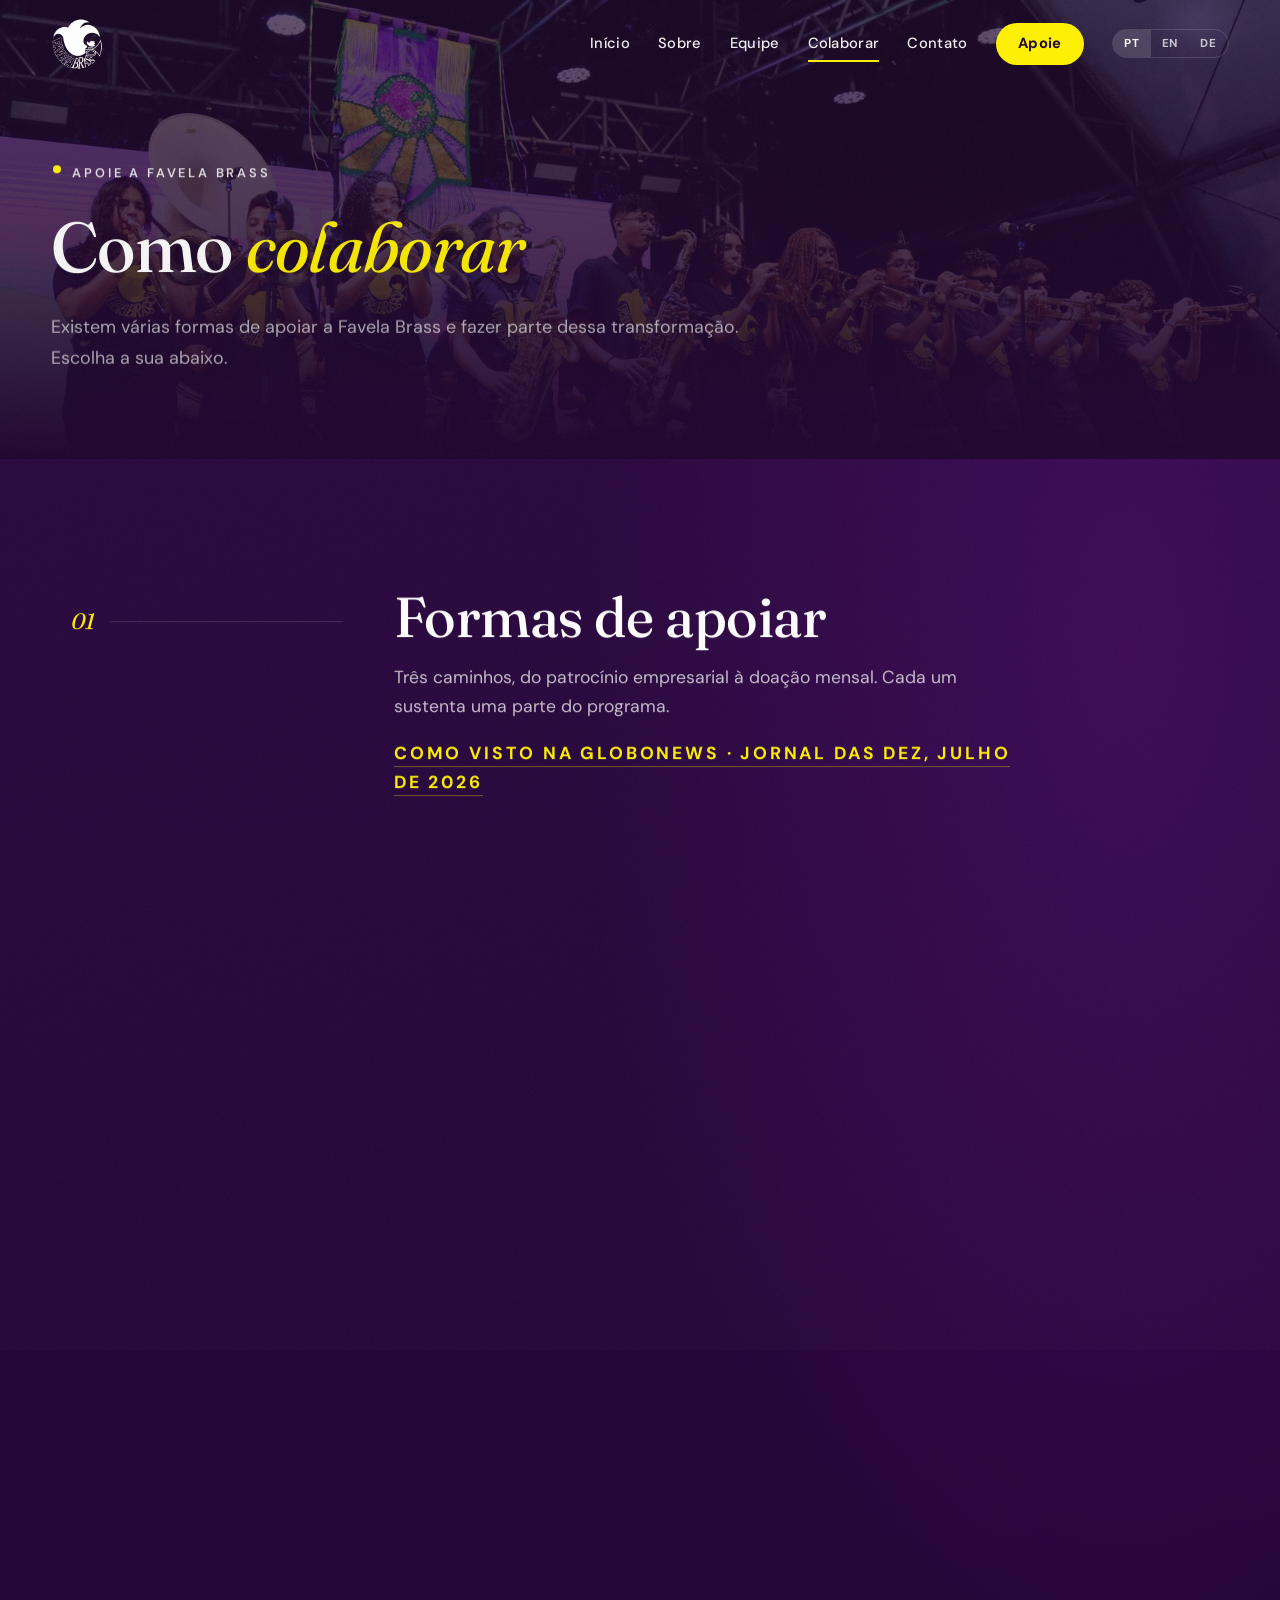
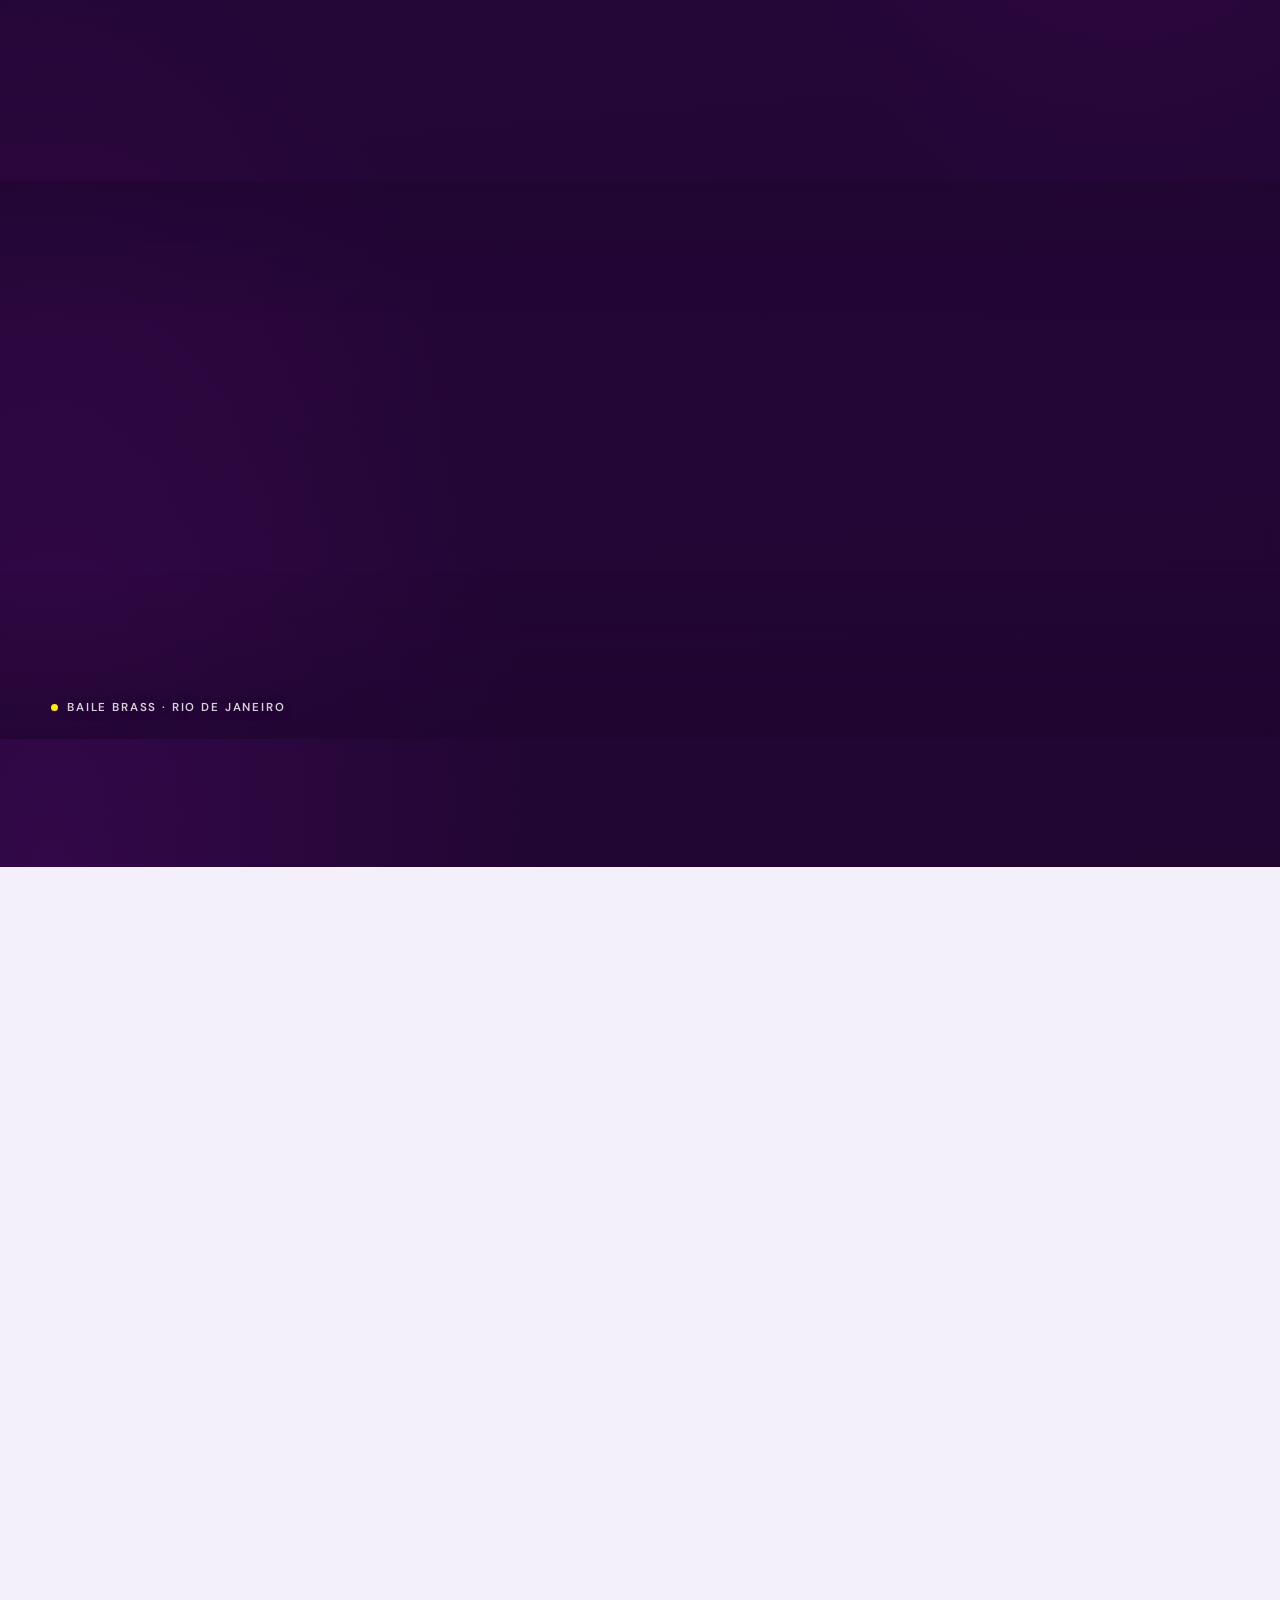
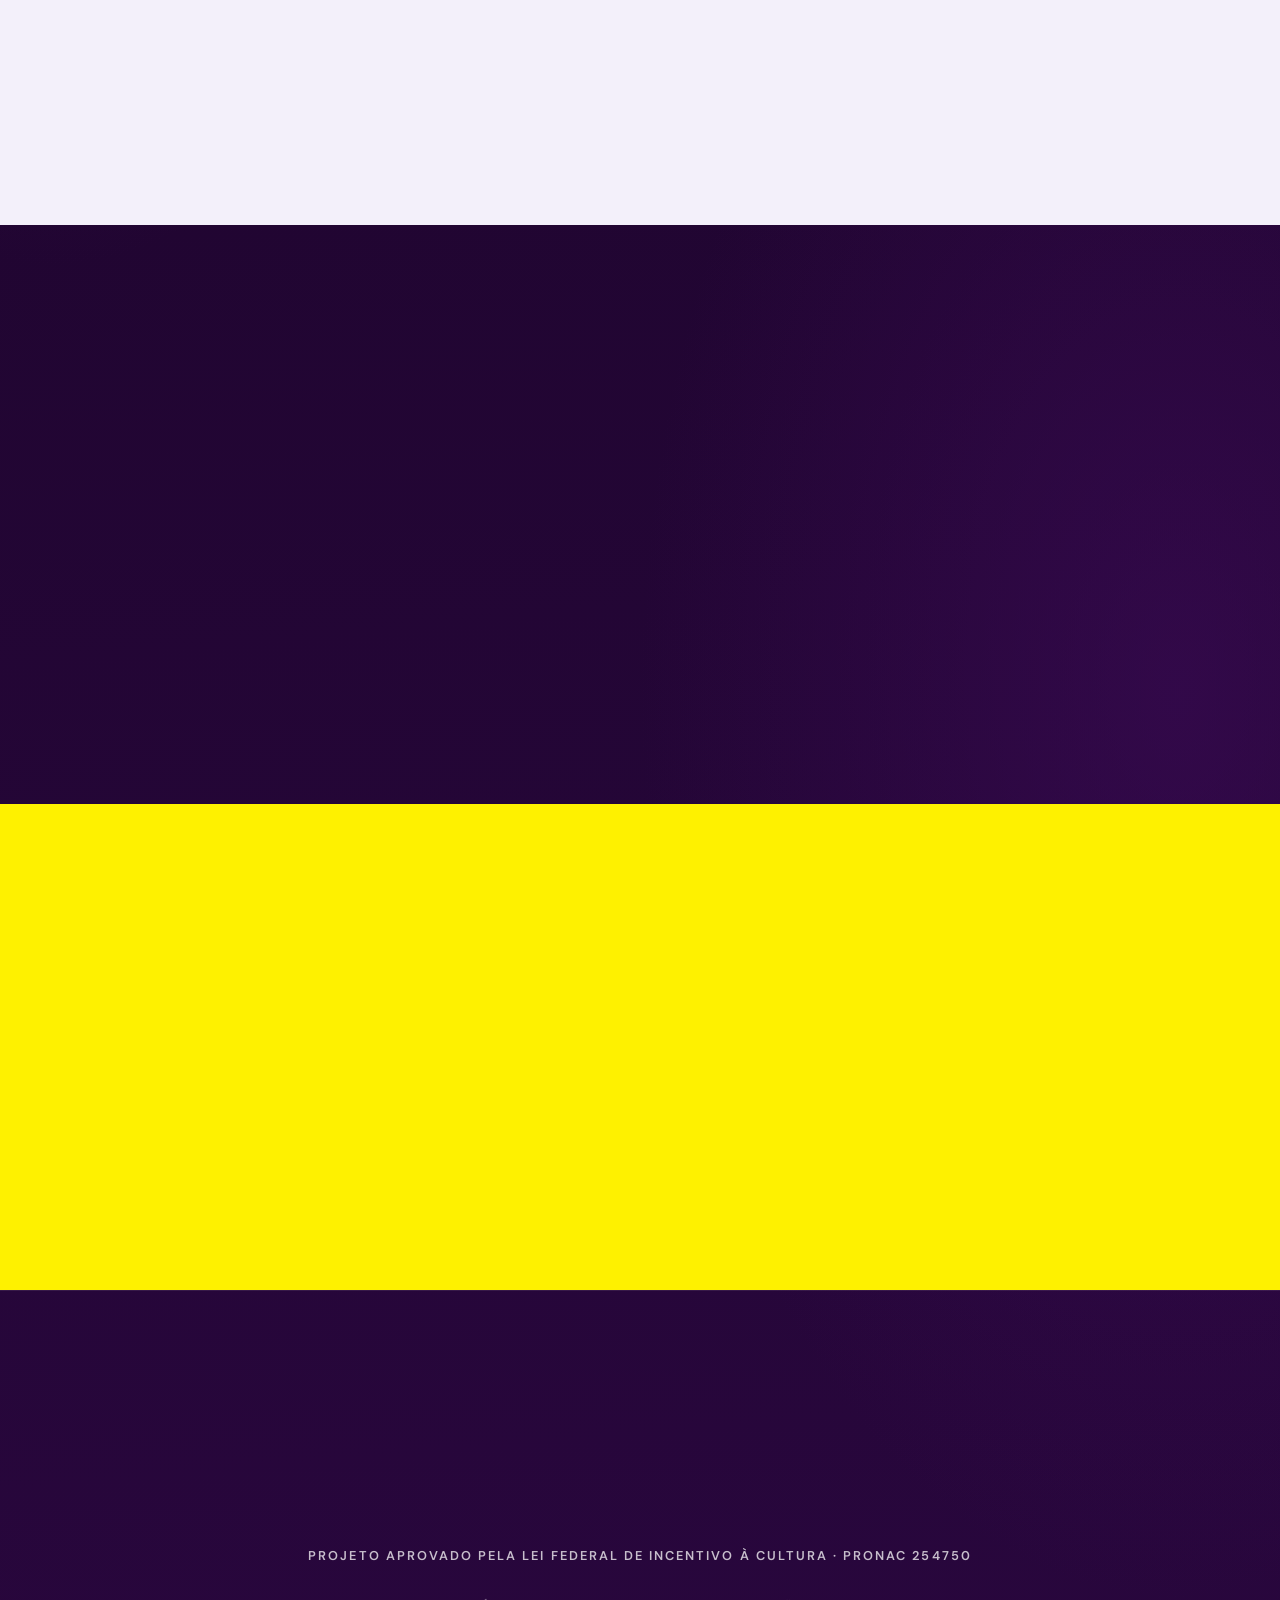
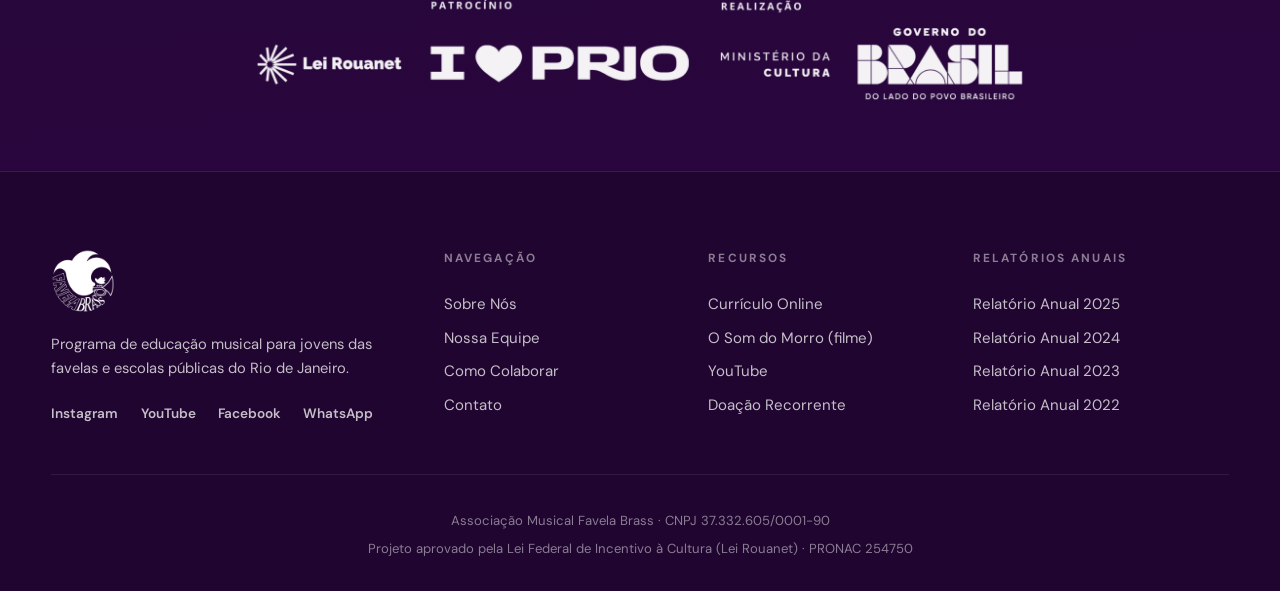
==== donate/index.html @ b72b3fc5 "Redirect stubs for WordPress-era URLs still in Google's index /about/, /our-team/, /get-involved/, /" ====
<!DOCTYPE html>
<html lang="pt-BR">
<head>
<meta charset="utf-8">
<title>Favela Brass</title>
<link rel="canonical" href="https://favelabrass.org/colaborar.html">
<meta http-equiv="refresh" content="0; url=/colaborar.html">
<meta name="robots" content="noindex">
</head>
<body>
<p>Esta p&aacute;gina mudou de endere&ccedil;o: <a href="/colaborar.html">favelabrass.org/colaborar.html</a></p>
</body>
</html>
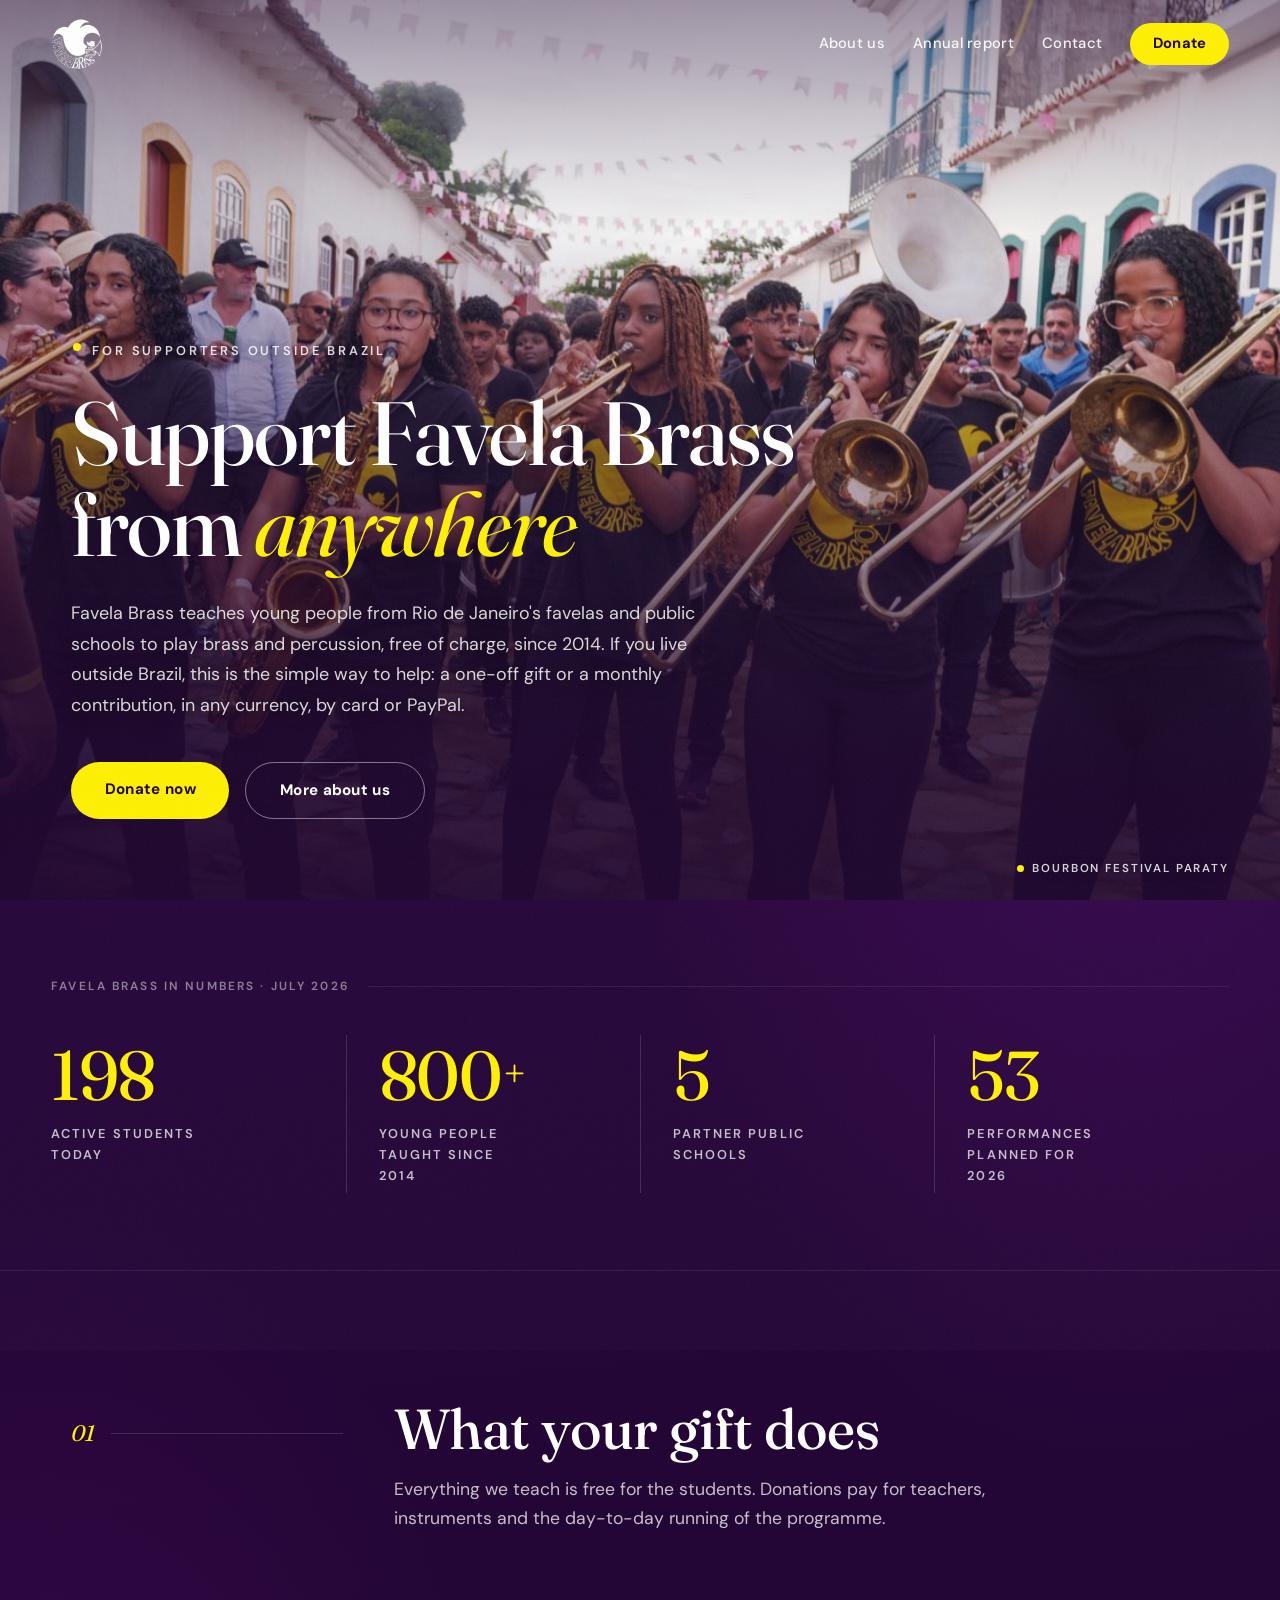
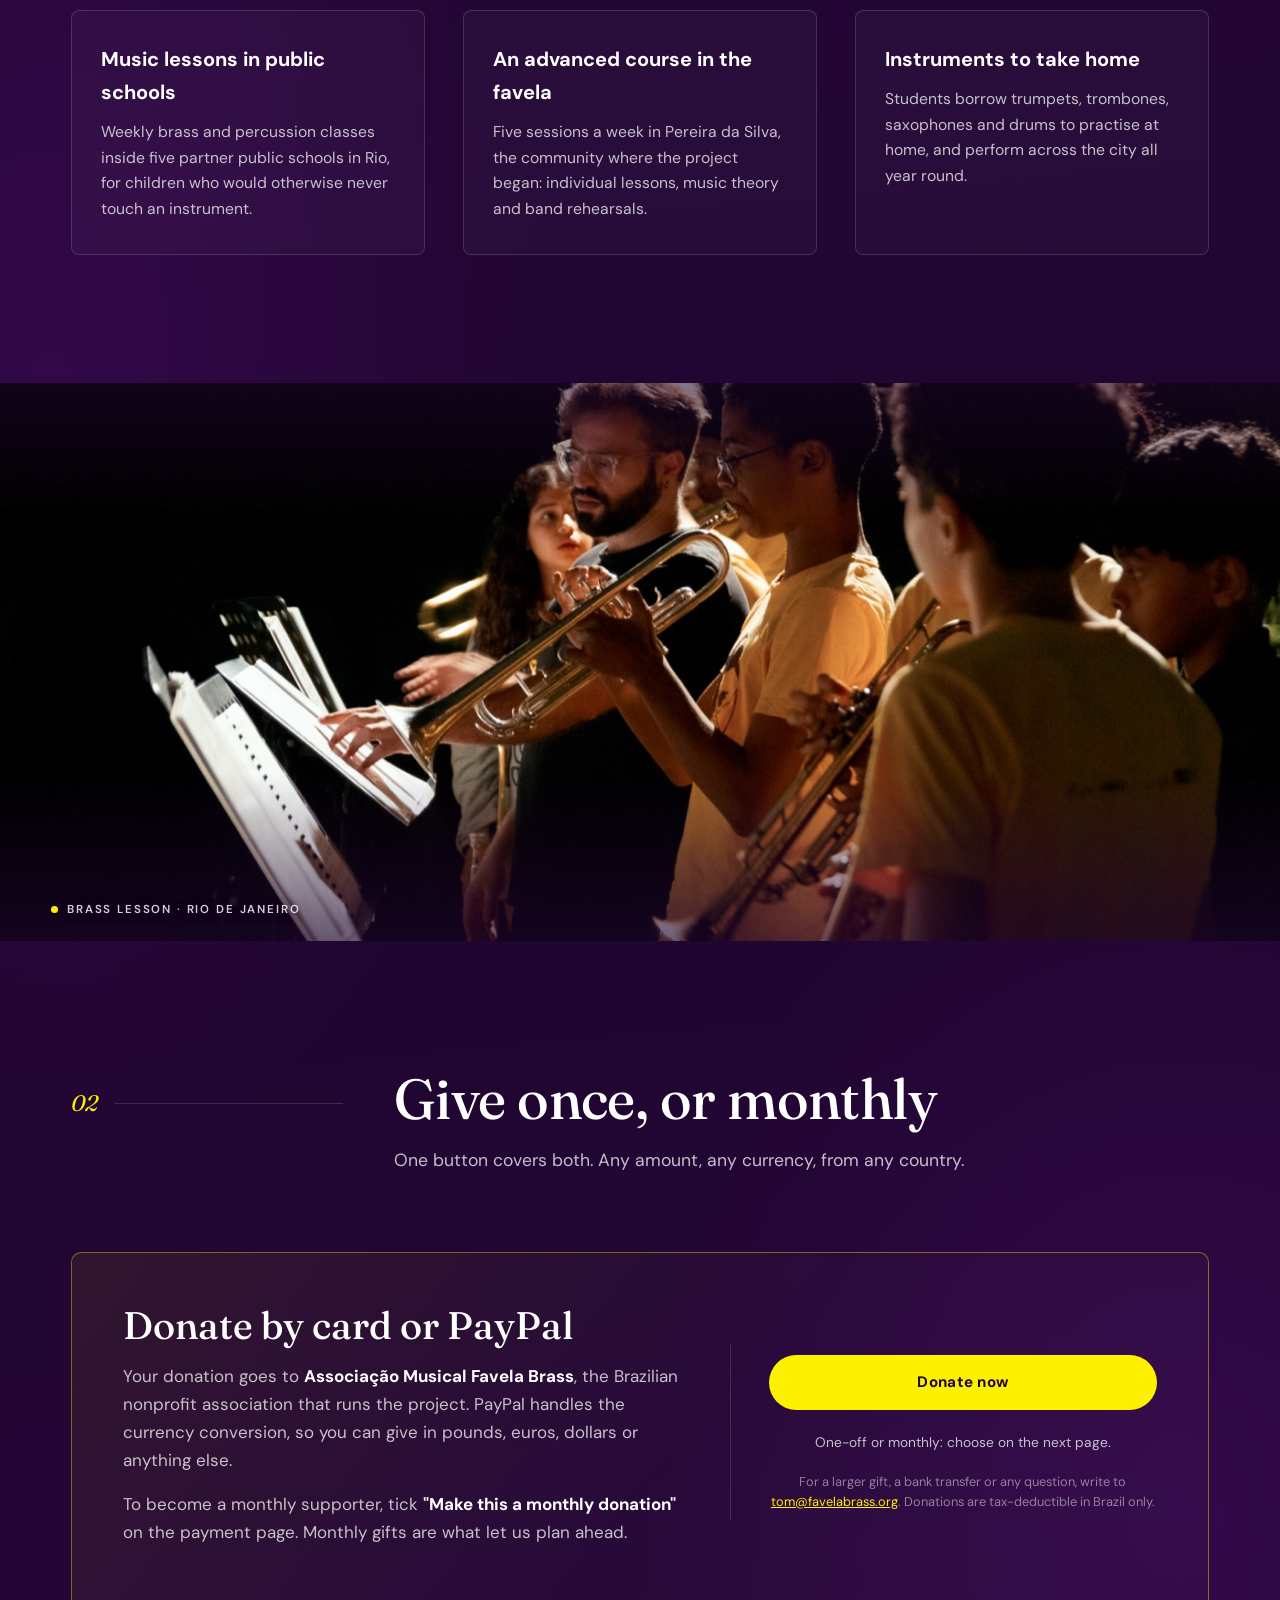
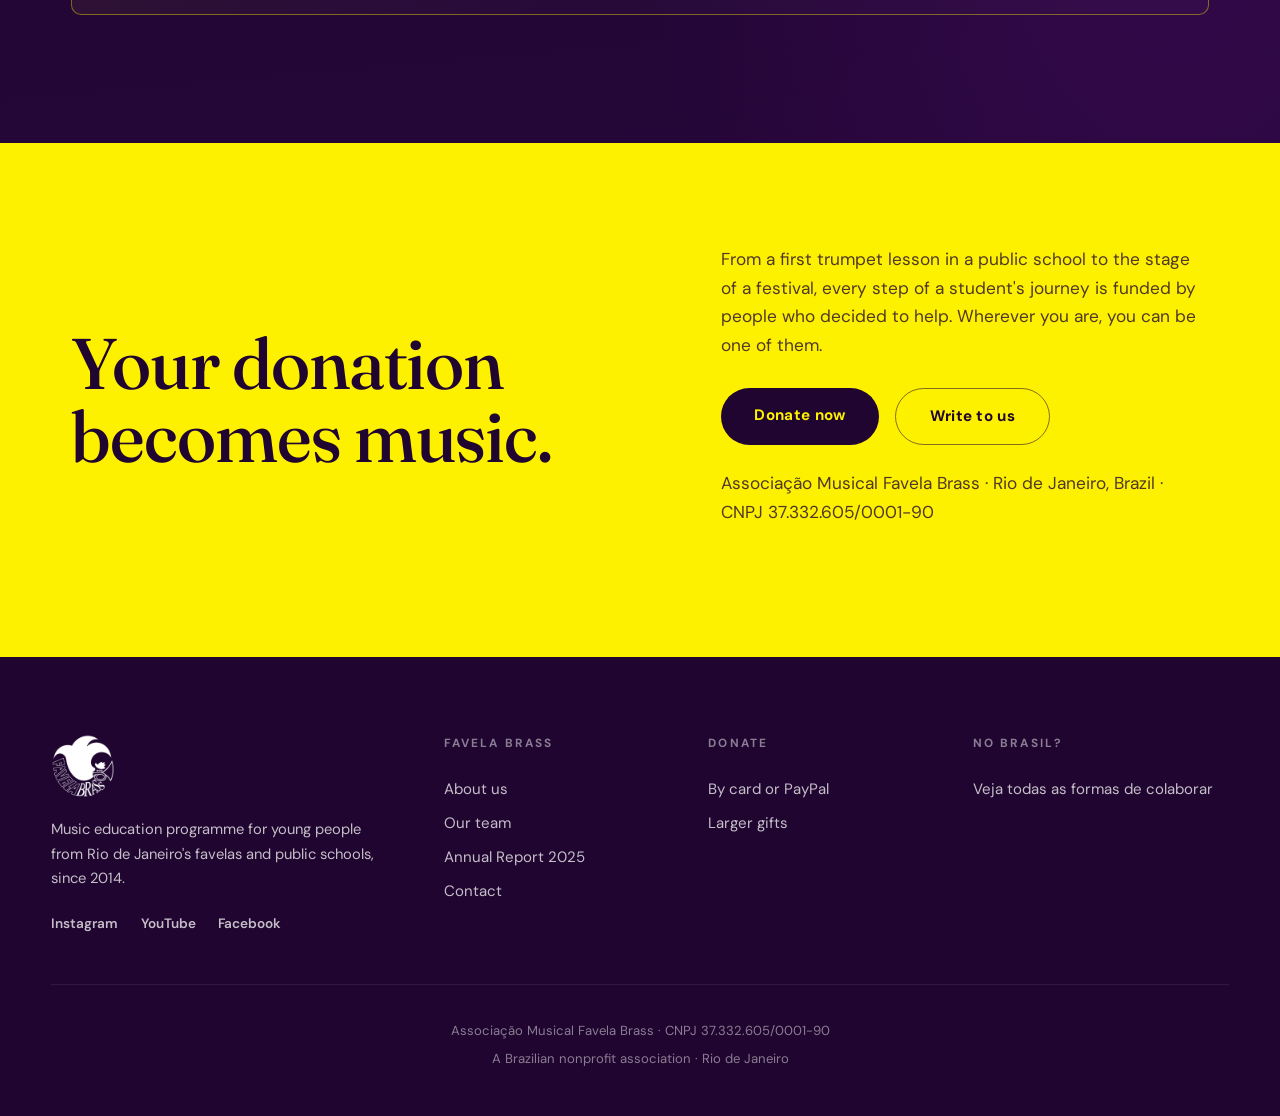
==== commit c251c487: "Turn /donate/ into a real English page for international supporters Was a redirect stub to colaborar" ====
--- a/donate/index.html
+++ b/donate/index.html
@@ -1,13 +1,272 @@
 <!DOCTYPE html>
-<html lang="pt-BR">
+<html lang="en">
 <head>
-<meta charset="utf-8">
-<title>Favela Brass</title>
-<link rel="canonical" href="https://favelabrass.org/colaborar.html">
-<meta http-equiv="refresh" content="0; url=/colaborar.html">
-<meta name="robots" content="noindex">
+<meta charset="UTF-8">
+<meta name="viewport" content="width=device-width, initial-scale=1.0">
+<title>Donate to Favela Brass · Support from anywhere in the world</title>
+<meta name="description" content="Favela Brass teaches young people from Rio de Janeiro's favelas to play brass and percussion, free of charge, since 2014. Give once or monthly from anywhere, in any currency, by card or PayPal.">
+<meta property="og:title" content="Support Favela Brass from anywhere">
+<meta property="og:description" content="Free music education for young people from Rio's favelas since 2014. Give once or monthly, in any currency, by card or PayPal.">
+<meta property="og:type" content="website">
+<meta property="og:image" content="https://favelabrass.org/img/og-donate.jpg">
+<meta property="og:image:width" content="1200">
+<meta property="og:image:height" content="630">
+<meta property="og:url" content="https://favelabrass.org/donate/">
+<meta property="og:site_name" content="Favela Brass">
+<meta property="og:locale" content="en_GB">
+<meta name="theme-color" content="#1F052F">
+<link rel="canonical" href="https://favelabrass.org/donate/">
+<link rel="preload" as="image" href="/img/01-paraty-street-humanacamila.jpg">
+<link rel="apple-touch-icon" href="/img/apple-touch-icon.png">
+<link rel="icon" type="image/png" href="/img/favicon-48.png">
+<link rel="preconnect" href="https://fonts.googleapis.com">
+<link rel="preconnect" href="https://fonts.gstatic.com" crossorigin>
+<link href="https://fonts.googleapis.com/css2?family=DM+Sans:opsz,wght@9..40,300..1000&family=Fraunces:ital,opsz,wght@0,9..144,300..700;1,9..144,300..700&display=swap" rel="stylesheet">
+<script>document.documentElement.classList.add("js")</script>
+<link rel="stylesheet" href="/shared/fb-website.css">
+
+<!-- ================================================================
+     DONATE PAGE (English, for supporters outside Brazil)
+     Deliberately simple per Judi's feedback (Jul 2026): one-off or
+     monthly, one PayPal button (recurringEnabled confirmed on the
+     hosted button), no Rouanet, no PIX, no tiers, no promises.
+     Facts verified Jul 2026 against the DB: 198 active students,
+     800+ since 2014, 5 partner schools, 53 performances planned 2026.
+     Brazilians get /colaborar.html (linked at the bottom).
+     ================================================================ -->
+
+<style>
+/* ===== Page-specific: donate (EN) ===== */
+
+.donate-box {
+  border: 1px solid rgba(254, 241, 0, 0.4);
+  border-radius: 10px;
+  background: linear-gradient(130deg, rgba(254, 241, 0, 0.07) 0%, rgba(255, 255, 255, 0.02) 55%);
+  padding: clamp(2rem, 4vw, 3.4rem);
+  display: grid;
+  grid-template-columns: 1.3fr 1fr;
+  gap: clamp(2rem, 4vw, 4rem);
+  align-items: center;
+}
+.donate-box h3 {
+  font-family: var(--font-display);
+  font-optical-sizing: auto;
+  font-size: clamp(1.8rem, 3vw, 2.6rem);
+  font-weight: 480;
+  line-height: 1.1;
+  color: var(--white);
+  margin-bottom: 1rem;
+}
+.donate-box .db-copy p { color: var(--text-dim); max-width: 54ch; margin-bottom: 1rem; }
+.donate-box .db-copy p strong { color: var(--white); }
+.db-aside {
+  text-align: center;
+  border-left: 1px solid var(--rule);
+  padding: 0.6rem 0 0.6rem clamp(1.6rem, 3vw, 3rem);
+}
+.db-aside .btn { width: 100%; }
+.db-monthly {
+  margin-top: 1.3rem;
+  font-size: 0.86rem;
+  line-height: 1.6;
+  color: var(--text-dim);
+}
+.db-fine {
+  margin-top: 1.2rem;
+  font-size: 0.8rem;
+  line-height: 1.55;
+  color: var(--text-faint);
+}
+.db-fine a { color: var(--yellow); }
+
+@media (max-width: 900px) {
+  .donate-box { grid-template-columns: 1fr; }
+  .db-aside {
+    border-left: 0;
+    border-top: 1px solid var(--rule);
+    padding: 1.8rem 0 0;
+  }
+}
+</style>
+<!-- Google tag (gtag.js) -->
+<script async src="https://www.googletagmanager.com/gtag/js?id=G-CN4VGSPB3Z"></script>
+<script>window.dataLayer=window.dataLayer||[];function gtag(){dataLayer.push(arguments);}gtag('js',new Date());gtag('config','G-CN4VGSPB3Z');</script>
+<script defer src="/shared/fb-analytics.js"></script>
 </head>
 <body>
-<p>Esta p&aacute;gina mudou de endere&ccedil;o: <a href="/colaborar.html">favelabrass.org/colaborar.html</a></p>
+
+<div class="grain" aria-hidden="true"></div>
+
+<nav class="nav" id="nav">
+  <a href="/" class="nav-logo"><img src="/img/logo-white-nav.png" alt="Favela Brass"></a>
+  <button class="nav-burger" id="navBurger" aria-label="Menu" aria-controls="navLinks" aria-expanded="false">
+    <span></span><span></span><span></span>
+  </button>
+  <div class="nav-links" id="navLinks">
+    <a href="/sobre.html?lang=en">About us</a>
+    <a href="/relatorio-2025/en/">Annual report</a>
+    <a href="/contato.html?lang=en">Contact</a>
+    <a href="#donate" class="nav-cta">Donate</a>
+  </div>
+</nav>
+
+<!-- ===================== HERO ===================== -->
+<header class="hero">
+  <div class="hero-photo" style="background-image: url('/img/01-paraty-street-humanacamila.jpg')" role="img" aria-label="Favela Brass students parading through the streets of Paraty"></div>
+  <div class="hero-scrim"></div>
+  <div class="hero-inner">
+    <p class="hero-kicker anim a1">For supporters outside Brazil</p>
+    <h1 class="anim a2">Support Favela Brass<br>from <em>anywhere</em></h1>
+    <p class="hero-lede anim a3">Favela Brass teaches young people from Rio de Janeiro's favelas and public schools to play brass and percussion, free of charge, since 2014. If you live outside Brazil, this is the simple way to help: a one-off gift or a monthly contribution, in any currency, by card or PayPal.</p>
+    <div class="hero-ctas anim a5">
+      <a href="#donate" class="btn btn-yellow">Donate now</a>
+      <a href="/sobre.html?lang=en" class="btn btn-ghost">More about us</a>
+    </div>
+  </div>
+  <div class="hero-credit anim a5">
+    <span class="photo-cap">Bourbon Festival Paraty</span>
+  </div>
+</header>
+
+<!-- ===================== NUMBERS ===================== -->
+<section class="numbers">
+  <p class="numbers-cap">Favela Brass in numbers · July 2026</p>
+  <div class="numbers-grid">
+    <div class="num reveal"><span class="num-fig">198</span><span class="num-label">active students today</span></div>
+    <div class="num reveal"><span class="num-fig">800<i>+</i></span><span class="num-label">young people taught since 2014</span></div>
+    <div class="num reveal"><span class="num-fig">5</span><span class="num-label">partner public schools</span></div>
+    <div class="num reveal"><span class="num-fig">53</span><span class="num-label">performances planned for 2026</span></div>
+  </div>
+</section>
+
+<!-- ===================== 01 WHAT YOUR GIFT DOES ===================== -->
+<section class="section" id="what">
+  <div class="section-head reveal">
+    <div class="section-no"><span>01</span><hr></div>
+    <div class="section-titles">
+      <h2>What your gift does</h2>
+      <p>Everything we teach is free for the students. Donations pay for teachers, instruments and the day-to-day running of the programme.</p>
+    </div>
+  </div>
+
+  <div class="grid-3">
+    <div class="card reveal">
+      <h3>Music lessons in public schools</h3>
+      <p>Weekly brass and percussion classes inside five partner public schools in Rio, for children who would otherwise never touch an instrument.</p>
+    </div>
+    <div class="card reveal">
+      <h3>An advanced course in the favela</h3>
+      <p>Five sessions a week in Pereira da Silva, the community where the project began: individual lessons, music theory and band rehearsals.</p>
+    </div>
+    <div class="card reveal">
+      <h3>Instruments to take home</h3>
+      <p>Students borrow trumpets, trombones, saxophones and drums to practise at home, and perform across the city all year round.</p>
+    </div>
+  </div>
+</section>
+
+<!-- ===================== PHOTO BREAK ===================== -->
+<figure class="break">
+  <img src="/img/06-joe-epstein-teaching-brass.jpg" alt="A brass lesson at Favela Brass" loading="lazy" decoding="async" width="1400" height="933">
+  <figcaption class="photo-cap">Brass lesson · Rio de Janeiro</figcaption>
+</figure>
+
+<!-- ===================== 02 DONATE ===================== -->
+<section class="section" id="donate">
+  <div class="section-head reveal">
+    <div class="section-no"><span>02</span><hr></div>
+    <div class="section-titles">
+      <h2>Give once, or monthly</h2>
+      <p>One button covers both. Any amount, any currency, from any country.</p>
+    </div>
+  </div>
+
+  <div class="donate-box reveal">
+    <div class="db-copy">
+      <h3>Donate by card or PayPal</h3>
+      <p>Your donation goes to <strong>Associação Musical Favela Brass</strong>, the Brazilian nonprofit association that runs the project. PayPal handles the currency conversion, so you can give in pounds, euros, dollars or anything else.</p>
+      <p>To become a monthly supporter, tick <strong>"Make this a monthly donation"</strong> on the payment page. Monthly gifts are what let us plan ahead.</p>
+    </div>
+    <div class="db-aside">
+      <a class="btn btn-yellow" href="https://www.paypal.com/donate?hosted_button_id=5AYPUD7U7UGK2" target="_blank" rel="noopener">Donate now</a>
+      <p class="db-monthly">One-off or monthly: choose on the next page.</p>
+      <p class="db-fine">For a larger gift, a bank transfer or any question, write to <a href="mailto:tom@favelabrass.org">tom@favelabrass.org</a>. Donations are tax-deductible in Brazil only.</p>
+    </div>
+  </div>
+</section>
+
+<!-- ===================== CTA ===================== -->
+<section class="cta">
+  <div class="cta-inner reveal">
+    <h2>Your donation<br>becomes music.</h2>
+    <div class="cta-side">
+      <p>From a first trumpet lesson in a public school to the stage of a festival, every step of a student's journey is funded by people who decided to help. Wherever you are, you can be one of them.</p>
+      <div class="cta-actions">
+        <a href="https://www.paypal.com/donate?hosted_button_id=5AYPUD7U7UGK2" target="_blank" rel="noopener" class="btn btn-purple">Donate now</a>
+        <a href="mailto:tom@favelabrass.org" class="btn btn-ink-ghost">Write to us</a>
+      </div>
+      <p class="cta-fine">Associação Musical Favela Brass · Rio de Janeiro, Brazil · CNPJ 37.332.605/0001-90</p>
+    </div>
+  </div>
+</section>
+
+<!-- ===================== FOOTER ===================== -->
+<footer class="footer">
+  <div class="footer-grid">
+    <div class="footer-brand">
+      <img src="/img/logo-white-nav.png" alt="Favela Brass">
+      <p>Music education programme for young people from Rio de Janeiro's favelas and public schools, since 2014.</p>
+      <div class="footer-social">
+        <a href="https://www.instagram.com/favela_brass/" target="_blank" rel="noopener">Instagram</a>
+        <a href="https://www.youtube.com/@favelabrass" target="_blank" rel="noopener">YouTube</a>
+        <a href="https://www.facebook.com/favelabrass" target="_blank" rel="noopener">Facebook</a>
+      </div>
+    </div>
+    <div class="footer-col">
+      <h3>Favela Brass</h3>
+      <a href="/sobre.html?lang=en">About us</a>
+      <a href="/equipe.html?lang=en">Our team</a>
+      <a href="/relatorio-2025/en/">Annual Report 2025</a>
+      <a href="/contato.html?lang=en">Contact</a>
+    </div>
+    <div class="footer-col">
+      <h3>Donate</h3>
+      <a href="https://www.paypal.com/donate?hosted_button_id=5AYPUD7U7UGK2" target="_blank" rel="noopener">By card or PayPal</a>
+      <a href="mailto:tom@favelabrass.org">Larger gifts</a>
+    </div>
+    <div class="footer-col">
+      <h3>No Brasil?</h3>
+      <a href="/colaborar.html">Veja todas as formas de colaborar</a>
+    </div>
+  </div>
+  <div class="footer-bottom">
+    <p>Associação Musical Favela Brass · CNPJ 37.332.605/0001-90</p>
+    <p>A Brazilian nonprofit association · Rio de Janeiro</p>
+  </div>
+</footer>
+
+<script>
+// Nav scroll state
+const nav = document.getElementById('nav');
+addEventListener('scroll', () => nav.classList.toggle('scrolled', scrollY > 40), {passive:true});
+
+// Mobile menu
+const burger = document.getElementById('navBurger');
+const links = document.getElementById('navLinks');
+burger.addEventListener('click', () => {
+  links.classList.toggle('open');
+  burger.classList.toggle('open');
+  burger.setAttribute('aria-expanded', links.classList.contains('open'));
+});
+links.querySelectorAll('a').forEach(a => a.addEventListener('click', () => {
+  links.classList.remove('open'); burger.classList.remove('open');
+}));
+
+// Reveal on scroll
+const io = new IntersectionObserver(es => es.forEach(e => {
+  if (e.isIntersecting) { e.target.classList.add('visible'); io.unobserve(e.target); }
+}), {threshold: 0.12});
+document.querySelectorAll('.reveal').forEach(el => io.observe(el));
+</script>
 </body>
 </html>
--- a/shared/fb-website.css
+++ b/shared/fb-website.css
@@ -0,0 +1,1466 @@
+/* ==========================================================================
+   favelabrass.org · Design system "O Relatório Vivo" (editorial dark)
+   The ONLY stylesheet linked by public pages. Fonts (DM Sans + Fraunces)
+   are loaded from the page <head> via Google Fonts.
+   ========================================================================== */
+
+:root {
+  --purple:        #5A0E7A;
+  --purple-dark:   #3E0B59;
+  --purple-deep:   #2B0741;
+  --purple-ink:    #1F052F;
+  --yellow:        #FEF100;
+  --green:         #62CC3C;
+  --white:         #FFFFFF;
+
+  /* Light interlude palette (cool lavender-white, NOT warm beige) */
+  --lav:           #F3F0FA;
+  --ink:           #1F052F;
+  --ink-dim:       rgba(31, 5, 47, 0.74);
+  --ink-faint:     rgba(31, 5, 47, 0.64);
+  --ink-rule:      rgba(31, 5, 47, 0.16);
+
+  --text:          rgba(255, 255, 255, 0.94);
+  --text-dim:      rgba(255, 255, 255, 0.74);
+  --text-faint:    rgba(255, 255, 255, 0.48);
+  --rule:          rgba(255, 255, 255, 0.14);
+  --rule-soft:     rgba(255, 255, 255, 0.08);
+
+  --font-sans:     "DM Sans", -apple-system, BlinkMacSystemFont, sans-serif;
+  --font-display:  "Fraunces", Georgia, serif;
+
+  --w-content:     1240px;
+  --pad-x:         clamp(1.25rem, 4vw, 3.5rem);
+  --sp-section:    clamp(5.5rem, 10vw, 9.5rem);
+  --ease:          cubic-bezier(0.22, 1, 0.36, 1);
+}
+
+* { margin: 0; padding: 0; box-sizing: border-box; }
+
+a:focus-visible, button:focus-visible {
+  outline: 2px solid var(--yellow);
+  outline-offset: 3px;
+  border-radius: 2px;
+}
+.cta a:focus-visible, .cta button:focus-visible {
+  outline-color: var(--purple-ink);
+}
+
+html { scroll-behavior: smooth; }
+
+body {
+  font-family: var(--font-sans);
+  font-size: 1.0625rem;
+  line-height: 1.65;
+  color: var(--text);
+  background-color: var(--purple-ink);
+  background-image:
+    radial-gradient(60% 32% at 88% 12%, rgba(90, 14, 122, 0.40) 0%, transparent 70%),
+    radial-gradient(55% 26% at 4% 46%, rgba(90, 14, 122, 0.30) 0%, transparent 70%),
+    radial-gradient(60% 24% at 92% 72%, rgba(62, 11, 89, 0.55) 0%, transparent 70%),
+    linear-gradient(175deg, var(--purple-deep) 0%, var(--purple-ink) 55%, var(--purple-deep) 100%);
+  overflow-x: hidden;
+  -webkit-font-smoothing: antialiased;
+}
+
+img { display: block; max-width: 100%; height: auto; }
+
+/* ==========================================================================
+   Bilingual toggle (PT default, body.en shows English)
+   ========================================================================== */
+
+.lang-en, .lang-de { display: none; }
+body.en .lang-pt, body.en .lang-de { display: none; }
+body.en .lang-en { display: inline; }
+body.de .lang-pt, body.de .lang-en { display: none; }
+body.de .lang-de { display: inline; }
+
+.media-line a {
+  color: inherit;
+  text-decoration: underline;
+  text-underline-offset: 3px;
+  text-decoration-thickness: 1px;
+  transition: color 0.2s;
+}
+.media-line a:hover { color: var(--yellow); }
+
+/* Segmented language control */
+.nav-langs {
+  display: inline-flex;
+  border: 1px solid var(--rule);
+  border-radius: 100px;
+  overflow: hidden;
+}
+.nav-langs button {
+  font-family: var(--font-sans);
+  background: none;
+  border: 0;
+  cursor: pointer;
+  font-size: 0.72rem;
+  font-weight: 700;
+  letter-spacing: 0.08em;
+  color: var(--text-dim);
+  padding: 0.4rem 0.68rem;
+  transition: color 0.2s, background 0.2s;
+}
+.nav-langs button:hover { color: var(--yellow); }
+.nav-langs button.active {
+  background: rgba(255, 255, 255, 0.14);
+  color: var(--white);
+}
+
+/* ==========================================================================
+   Film grain overlay, very quiet
+   ========================================================================== */
+
+.grain {
+  position: fixed;
+  inset: -50%;
+  width: 200%;
+  height: 200%;
+  pointer-events: none;
+  z-index: 2000;
+  opacity: 0.05;
+  background-image: url("data:image/svg+xml,%3Csvg xmlns='http://www.w3.org/2000/svg' width='300' height='300'%3E%3Cfilter id='n'%3E%3CfeTurbulence type='fractalNoise' baseFrequency='0.9' numOctaves='2'/%3E%3C/filter%3E%3Crect width='300' height='300' filter='url(%23n)'/%3E%3C/svg%3E");
+}
+
+/* ==========================================================================
+   Navigation
+   ========================================================================== */
+
+.nav {
+  position: fixed;
+  top: 0; left: 0; right: 0;
+  z-index: 1000;
+  display: flex;
+  align-items: center;
+  justify-content: space-between;
+  padding: 1.1rem var(--pad-x);
+  transition: background 0.3s var(--ease), padding 0.3s var(--ease), box-shadow 0.3s;
+}
+.nav.scrolled {
+  background: rgba(31, 5, 47, 0.86);
+  backdrop-filter: blur(14px);
+  -webkit-backdrop-filter: blur(14px);
+  padding-top: 0.7rem;
+  padding-bottom: 0.7rem;
+  box-shadow: 0 1px 0 var(--rule-soft);
+}
+.nav-logo img { height: 52px; transition: height 0.3s var(--ease); }
+.nav.scrolled .nav-logo img { height: 42px; }
+
+.nav-links {
+  display: flex;
+  align-items: center;
+  gap: clamp(1.1rem, 2.2vw, 2.2rem);
+}
+.nav-links a {
+  color: var(--text);
+  text-decoration: none;
+  font-size: 0.92rem;
+  font-weight: 500;
+  letter-spacing: 0.02em;
+  position: relative;
+  transition: color 0.2s;
+}
+.nav-links a:hover { color: var(--yellow); }
+.nav-links a.active::after {
+  content: "";
+  position: absolute;
+  left: 0; right: 0;
+  bottom: -6px;
+  height: 2px;
+  background: var(--yellow);
+}
+.nav-links a.nav-cta {
+  background: var(--yellow);
+  color: var(--purple-ink);
+  font-weight: 700;
+  padding: 0.55rem 1.4rem;
+  border-radius: 100px;
+  transition: transform 0.2s var(--ease), box-shadow 0.2s;
+}
+.nav-links a.nav-cta:hover {
+  color: var(--purple-ink);
+  transform: translateY(-2px);
+  box-shadow: 0 8px 24px rgba(254, 241, 0, 0.25);
+}
+.nav-links a.nav-cta::after { display: none; }
+
+.nav-links a.nav-lang,
+.nav-links button.nav-lang {
+  font-family: var(--font-sans);
+  background: none;
+  cursor: pointer;
+  font-size: 0.78rem;
+  font-weight: 700;
+  letter-spacing: 0.1em;
+  color: var(--text-dim);
+  border: 1px solid var(--rule);
+  padding: 0.38rem 0.85rem;
+  border-radius: 100px;
+  transition: color 0.2s, border-color 0.2s;
+}
+.nav-links a.nav-lang:hover, .nav-links button.nav-lang:hover { color: var(--yellow); border-color: var(--yellow); }
+.nav-links a.nav-lang::after { display: none; }
+
+.nav-burger {
+  display: none;
+  flex-direction: column;
+  gap: 5px;
+  background: none;
+  border: 0;
+  cursor: pointer;
+  padding: 8px;
+  z-index: 1002;
+}
+.nav-burger span {
+  width: 24px; height: 2px;
+  background: var(--white);
+  transition: transform 0.25s var(--ease), opacity 0.2s;
+}
+.nav-burger.open span:nth-child(1) { transform: translateY(7px) rotate(45deg); }
+.nav-burger.open span:nth-child(2) { opacity: 0; }
+.nav-burger.open span:nth-child(3) { transform: translateY(-7px) rotate(-45deg); }
+
+/* ==========================================================================
+   Buttons
+   ========================================================================== */
+
+.btn {
+  display: inline-block;
+  font-family: var(--font-sans);
+  font-size: 0.95rem;
+  font-weight: 700;
+  letter-spacing: 0.02em;
+  text-decoration: none;
+  padding: 0.95rem 2.1rem;
+  border-radius: 100px;
+  transition: transform 0.2s var(--ease), box-shadow 0.2s, background 0.2s, color 0.2s, border-color 0.2s;
+}
+.btn-yellow {
+  background: var(--yellow);
+  color: var(--purple-ink);
+}
+.btn-yellow:hover {
+  transform: translateY(-3px);
+  box-shadow: 0 12px 32px rgba(254, 241, 0, 0.3);
+}
+.btn-ghost {
+  color: var(--white);
+  border: 1px solid rgba(255, 255, 255, 0.45);
+}
+.btn-ghost:hover {
+  border-color: var(--white);
+  background: rgba(255, 255, 255, 0.08);
+  transform: translateY(-3px);
+}
+/* Solid ink button (for use on the yellow CTA band) */
+.btn-purple {
+  background: var(--purple-ink);
+  color: var(--yellow);
+}
+.btn-purple:hover {
+  transform: translateY(-3px);
+  box-shadow: 0 12px 32px rgba(31, 5, 47, 0.4);
+}
+/* Outlined ink button (secondary on the yellow CTA band) */
+.btn-ink-ghost {
+  color: var(--purple-ink);
+  border: 1.5px solid rgba(31, 5, 47, 0.55);
+}
+.btn-ink-ghost:hover {
+  border-color: var(--purple-ink);
+  background: rgba(31, 5, 47, 0.07);
+  transform: translateY(-3px);
+}
+
+/* ==========================================================================
+   Animation: hero load-in + scroll reveal
+   ========================================================================== */
+
+.anim {
+  opacity: 0;
+  transform: translateY(26px);
+  animation: rise 0.7s var(--ease) forwards;
+}
+.a1 { animation-delay: 0.1s; }
+.a2 { animation-delay: 0.22s; }
+.a3 { animation-delay: 0.34s; }
+.a4 { animation-delay: 0.46s; }
+.a5 { animation-delay: 0.6s; }
+@keyframes rise {
+  to { opacity: 1; transform: translateY(0); }
+}
+
+.js .reveal {
+  opacity: 0;
+  transform: translateY(22px);
+  transition: opacity 0.55s var(--ease), transform 0.55s var(--ease);
+}
+.reveal.visible { opacity: 1; transform: translateY(0); }
+
+.media-line {
+  max-width: var(--w-content);
+  margin: 2.6rem auto 0;
+  padding: 1.1rem var(--pad-x) 0;
+  border-top: 1px solid var(--rule-soft);
+  font-size: 0.72rem;
+  font-weight: 600;
+  letter-spacing: 0.18em;
+  text-transform: uppercase;
+  color: var(--text-faint);
+  text-align: center;
+}
+
+/* ==========================================================================
+   Hero (homepage)
+   ========================================================================== */
+
+.hero {
+  position: relative;
+  min-height: 100svh;
+  display: flex;
+  align-items: flex-end;
+  isolation: isolate;
+}
+.hero-photo {
+  position: absolute;
+  inset: 0;
+  background-position: center 22%;
+  background-size: cover;
+  background-repeat: no-repeat;
+  z-index: -2;
+}
+.hero-scrim {
+  position: absolute;
+  inset: 0;
+  z-index: -1;
+  background:
+    linear-gradient(180deg, rgba(31, 5, 47, 0.42) 0%, rgba(31, 5, 47, 0) 26%),
+    linear-gradient(6deg, rgba(31, 5, 47, 0.97) 0%, rgba(31, 5, 47, 0.8) 22%, rgba(43, 7, 65, 0.25) 52%, rgba(43, 7, 65, 0) 72%);
+}
+.hero-inner {
+  width: 100%;
+  max-width: var(--w-content);
+  margin: 0 auto;
+  padding: 0 var(--pad-x) clamp(4rem, 9vh, 7rem);
+}
+.nb { white-space: nowrap; }
+.hero-kicker {
+  display: flex;
+  align-items: flex-start;
+  gap: 0.7rem;
+  font-size: 0.8rem;
+  font-weight: 600;
+  letter-spacing: 0.22em;
+  text-transform: uppercase;
+  color: rgba(255, 255, 255, 0.85);
+  margin-bottom: 1.6rem;
+  padding-left: 2px;
+  text-shadow: 0 1px 12px rgba(31, 5, 47, 0.6);
+}
+.hero-kicker::before {
+  content: "";
+  width: 8px; height: 8px;
+  border-radius: 50%;
+  background: var(--yellow);
+  flex: none;
+  margin-top: calc(0.5em - 3px);
+}
+.hero h1 {
+  font-family: var(--font-display);
+  font-optical-sizing: auto;
+  font-size: clamp(2.4rem, 7vw, 6.2rem);
+  font-weight: 480;
+  line-height: 1.02;
+  letter-spacing: -0.015em;
+  color: var(--white);
+  max-width: 24ch;
+  text-shadow: 0 2px 28px rgba(31, 5, 47, 0.5);
+}
+.hero h1 em {
+  font-style: italic;
+  font-weight: 420;
+  color: var(--yellow);
+}
+.hero-lede {
+  max-width: 56ch;
+  margin-top: 1.8rem;
+  font-size: clamp(1.05rem, 1.4vw, 1.2rem);
+  line-height: 1.7;
+  color: rgba(255, 255, 255, 0.84);
+  text-shadow: 0 1px 16px rgba(31, 5, 47, 0.6);
+}
+.hero-ctas {
+  display: flex;
+  flex-wrap: wrap;
+  gap: 1rem;
+  margin-top: 2.6rem;
+}
+.hero-credit {
+  position: absolute;
+  right: var(--pad-x);
+  bottom: 1.4rem;
+}
+
+/* ==========================================================================
+   Page hero (interior pages)
+   ========================================================================== */
+
+.page-hero {
+  position: relative;
+  isolation: isolate;
+  padding: clamp(9rem, 18vh, 12rem) var(--pad-x) clamp(3.5rem, 7vw, 6rem);
+}
+.page-hero-photo {
+  position: absolute;
+  inset: 0;
+  z-index: -2;
+  background-position: center 30%;
+  background-size: cover;
+  background-repeat: no-repeat;
+}
+.page-hero-scrim {
+  position: absolute;
+  inset: 0;
+  z-index: -1;
+  background: linear-gradient(180deg, rgba(31, 5, 47, 0.66) 0%, rgba(31, 5, 47, 0.82) 60%, var(--purple-ink) 100%);
+}
+.page-hero-inner {
+  max-width: var(--w-content);
+  margin: 0 auto;
+}
+.page-hero .hero-kicker { text-shadow: none; }
+.page-hero h1 {
+  font-family: var(--font-display);
+  font-optical-sizing: auto;
+  font-size: clamp(2.4rem, 5.5vw, 4.6rem);
+  font-weight: 480;
+  line-height: 1.05;
+  letter-spacing: -0.01em;
+  color: var(--white);
+  max-width: 20ch;
+  text-wrap: balance;
+}
+.page-hero h1 em { font-style: italic; font-weight: 420; color: var(--yellow); }
+.page-hero-lede {
+  max-width: 58ch;
+  margin-top: 1.6rem;
+  font-size: clamp(1.05rem, 1.4vw, 1.2rem);
+  line-height: 1.7;
+  color: var(--text-dim);
+}
+
+.feature-video-link {
+  display: inline-flex;
+  align-items: center;
+  gap: 0.6rem;
+  margin-top: 1.6rem;
+  font-size: 0.82rem;
+  font-weight: 700;
+  letter-spacing: 0.14em;
+  text-transform: uppercase;
+  color: var(--yellow);
+  text-decoration: none;
+  border-bottom: 1px solid rgba(254, 241, 0, 0.35);
+  padding-bottom: 0.3rem;
+  transition: border-color 0.2s;
+}
+.feature-video-link:hover { border-color: var(--yellow); }
+.feature-video-link span[aria-hidden] { font-size: 0.65rem; }
+
+/* Click-to-play video facade (shared) */
+.video-thumb {
+  position: relative;
+  display: block;
+  border-radius: 8px;
+  overflow: hidden;
+  aspect-ratio: 16 / 9;
+  background: var(--purple-deep);
+}
+.video-thumb img { width: 100%; height: 100%; object-fit: cover; transition: transform 0.4s var(--ease); }
+.video-thumb:hover img { transform: scale(1.03); }
+.video-thumb iframe { position: absolute; inset: 0; width: 100%; height: 100%; border: 0; }
+.video-play {
+  position: absolute;
+  inset: 0;
+  display: flex;
+  align-items: center;
+  justify-content: center;
+  background: linear-gradient(180deg, rgba(31,5,47,0) 55%, rgba(31,5,47,0.55) 100%);
+}
+.video-play::after {
+  content: "";
+  width: 68px; height: 68px;
+  border-radius: 50%;
+  background: var(--yellow) url("data:image/svg+xml,%3Csvg xmlns='http://www.w3.org/2000/svg' viewBox='0 0 24 24'%3E%3Cpath d='M9 6.5v11l9-5.5z' fill='%231F052F'/%3E%3C/svg%3E") center/38px no-repeat;
+  box-shadow: 0 10px 30px rgba(31, 5, 47, 0.45);
+  transition: transform 0.25s var(--ease);
+}
+.video-thumb:hover .video-play::after { transform: scale(1.08); }
+
+/* Wide live-performance video card (homepage, provisional) */
+.live-video { margin-top: clamp(2.5rem, 5vw, 4rem); }
+.live-video .video-thumb { border-radius: 8px; }
+.live-video-cap {
+  margin-top: 1rem;
+  font-size: 0.95rem;
+  color: var(--text-dim);
+  max-width: 72ch;
+}
+
+/* Newsletter band (above the Rouanet strip) */
+.news-band {
+  border-top: 1px solid var(--rule-soft);
+  padding: clamp(2.6rem, 5vw, 3.6rem) var(--pad-x);
+}
+.news-inner {
+  max-width: var(--w-content);
+  margin: 0 auto;
+  display: flex;
+  flex-wrap: wrap;
+  align-items: center;
+  gap: 1.4rem 3rem;
+}
+.news-copy h2 {
+  font-family: var(--font-display);
+  font-optical-sizing: auto;
+  font-size: clamp(1.35rem, 2.2vw, 1.8rem);
+  font-weight: 480;
+  color: var(--white);
+}
+.news-copy p { color: var(--text-faint); font-size: 0.9rem; margin-top: 0.3rem; }
+.news-form {
+  display: flex;
+  flex: 1;
+  min-width: 300px;
+  max-width: 480px;
+  gap: 0.6rem;
+}
+.news-form input[type="email"] {
+  flex: 1;
+  font-family: var(--font-sans);
+  font-size: 0.95rem;
+  color: var(--white);
+  background: rgba(255, 255, 255, 0.06);
+  border: 1px solid var(--rule);
+  border-radius: 100px;
+  padding: 0.85rem 1.3rem;
+  min-width: 0;
+}
+.news-form input[type="email"]::placeholder { color: var(--text-faint); }
+.news-form input[type="email"]:focus-visible {
+  outline: 2px solid var(--yellow);
+  outline-offset: 2px;
+}
+.news-form .btn { padding: 0.85rem 1.6rem; white-space: nowrap; }
+.news-hp { position: absolute; left: -5000px; }
+@media (max-width: 820px) {
+  .news-form { flex-direction: column; }
+  .news-form .btn { width: 100%; text-align: center; }
+}
+
+/* ==========================================================================
+   Photo caption convention: yellow dot + letterspaced small caps.
+   .photo-cap inside a positioned figure = overlay bottom-left.
+   Add .photo-cap--right for bottom-right. Only name people/venues
+   that are certain; never invent who is in a photo.
+   ========================================================================== */
+
+.photo-cap {
+  display: flex;
+  align-items: center;
+  gap: 0.55rem;
+  font-family: var(--font-sans);
+  font-size: 0.72rem;
+  font-weight: 600;
+  letter-spacing: 0.16em;
+  text-transform: uppercase;
+  color: rgba(255, 255, 255, 0.82);
+  text-shadow: 0 1px 8px rgba(31, 5, 47, 0.7);
+}
+.photo-cap::before {
+  content: "";
+  width: 7px; height: 7px;
+  border-radius: 50%;
+  background: var(--yellow);
+  flex: none;
+}
+figure .photo-cap {
+  position: absolute;
+  left: 1.2rem;
+  bottom: 1.1rem;
+  z-index: 1;
+}
+figure .photo-cap--right { left: auto; right: 1.2rem; }
+.hero-credit .photo-cap { position: static; }
+
+/* ==========================================================================
+   Venue ticker (credibility strip under the hero)
+   ========================================================================== */
+
+.venues {
+  border-bottom: 1px solid var(--rule-soft);
+  padding: 1.5rem var(--pad-x);
+}
+.venues-inner {
+  max-width: var(--w-content);
+  margin: 0 auto;
+  display: flex;
+  flex-wrap: wrap;
+  align-items: baseline;
+  justify-content: center;
+  gap: 0.5rem 1.6rem;
+  font-size: 0.74rem;
+  font-weight: 600;
+  letter-spacing: 0.22em;
+  text-transform: uppercase;
+  color: var(--text-faint);
+  text-align: center;
+}
+.venues-inner .dot { color: rgba(255, 255, 255, 0.22); letter-spacing: 0; }
+
+/* ==========================================================================
+   Numbers strip
+   ========================================================================== */
+
+.numbers {
+  border-bottom: 1px solid var(--rule-soft);
+  padding: clamp(3.5rem, 6vw, 5.5rem) var(--pad-x);
+}
+.numbers-cap {
+  max-width: var(--w-content);
+  margin: 0 auto 2.4rem;
+  display: flex;
+  align-items: center;
+  gap: 1.2rem;
+  font-size: 0.74rem;
+  font-weight: 600;
+  letter-spacing: 0.18em;
+  text-transform: uppercase;
+  color: var(--text-faint);
+}
+.numbers-cap::after {
+  content: "";
+  flex: 1;
+  height: 1px;
+  background: var(--rule-soft);
+}
+.numbers-grid {
+  max-width: var(--w-content);
+  margin: 0 auto;
+  display: grid;
+  grid-template-columns: repeat(4, 1fr);
+}
+.num {
+  padding: 0.4rem clamp(1.2rem, 2.5vw, 2.6rem);
+  border-left: 1px solid var(--rule);
+}
+.num:first-child { border-left: 0; padding-left: 0; }
+.num-fig {
+  display: block;
+  font-family: var(--font-display);
+  font-optical-sizing: auto;
+  font-size: clamp(3rem, 5.4vw, 4.8rem);
+  font-weight: 450;
+  line-height: 1;
+  color: var(--yellow);
+  letter-spacing: -0.02em;
+}
+.num-fig i {
+  font-style: normal;
+  font-size: 0.62em;
+  vertical-align: 0.28em;
+  margin-left: 0.04em;
+}
+.num-label {
+  display: block;
+  margin-top: 0.8rem;
+  font-size: 0.8rem;
+  font-weight: 600;
+  letter-spacing: 0.16em;
+  text-transform: uppercase;
+  color: var(--text-dim);
+  max-width: 16ch;
+}
+
+/* ==========================================================================
+   Sections + editorial numbered header
+   ========================================================================== */
+
+.section {
+  max-width: var(--w-content);
+  margin: 0 auto;
+  padding: var(--sp-section) var(--pad-x) 0;
+}
+
+.section-head {
+  display: grid;
+  grid-template-columns: minmax(120px, 1fr) 3fr;
+  gap: clamp(1.5rem, 4vw, 4rem);
+  align-items: start;
+  margin-bottom: clamp(3rem, 6vw, 5rem);
+}
+.section-no {
+  display: flex;
+  align-items: center;
+  gap: 1rem;
+  padding-top: 1rem;
+}
+.section-no span {
+  font-family: var(--font-display);
+  font-style: italic;
+  font-size: 1.4rem;
+  color: var(--yellow);
+}
+.section-no hr {
+  flex: 1;
+  border: 0;
+  height: 1px;
+  background: var(--rule);
+}
+.section-titles h2 {
+  font-family: var(--font-display);
+  font-optical-sizing: auto;
+  font-size: clamp(2.3rem, 4.4vw, 3.9rem);
+  font-weight: 480;
+  line-height: 1.05;
+  letter-spacing: -0.01em;
+  color: var(--white);
+  text-wrap: balance;
+}
+.section-titles p {
+  margin-top: 1.1rem;
+  font-size: 1.1rem;
+  color: var(--text-dim);
+  max-width: 52ch;
+}
+
+/* ==========================================================================
+   Programme cards (photo + stat + title + copy)
+   ========================================================================== */
+
+.prog-grid {
+  display: grid;
+  grid-template-columns: repeat(3, 1fr);
+  gap: clamp(1.5rem, 3vw, 2.75rem);
+}
+.prog-mid { transform: translateY(3.5rem); }
+.js .prog-mid.reveal { transform: translateY(calc(3.5rem + 30px)); }
+.js .prog-mid.reveal.visible { transform: translateY(3.5rem); }
+
+.prog-img {
+  overflow: hidden;
+  border-radius: 6px;
+  aspect-ratio: 4 / 5;
+  position: relative;
+}
+.prog-img::after {
+  content: "";
+  position: absolute;
+  inset: 0;
+  background: linear-gradient(180deg, rgba(43, 7, 65, 0) 55%, rgba(31, 5, 47, 0.6) 100%);
+  pointer-events: none;
+}
+.prog-img .photo-cap { z-index: 1; }
+.prog-img img {
+  width: 100%;
+  height: 100%;
+  object-fit: cover;
+  filter: brightness(1.05) saturate(1.04);
+  transition: transform 0.6s var(--ease);
+}
+.prog:hover .prog-img img { transform: scale(1.045); }
+
+.prog-body { padding: 1.6rem 0.2rem 0; }
+.prog-stat {
+  font-family: var(--font-display);
+  font-optical-sizing: auto;
+  font-size: 2rem;
+  font-weight: 460;
+  color: var(--yellow);
+  line-height: 1;
+}
+.prog-stat small {
+  font-family: var(--font-sans);
+  font-size: 0.72rem;
+  font-weight: 600;
+  letter-spacing: 0.16em;
+  text-transform: uppercase;
+  color: var(--text-dim);
+  margin-left: 0.35rem;
+}
+.prog-stat i {
+  font-style: normal;
+  font-size: 0.6em;
+  vertical-align: 0.3em;
+}
+.prog h3 {
+  font-size: 1.4rem;
+  font-weight: 700;
+  letter-spacing: -0.01em;
+  color: var(--white);
+  margin: 0.9rem 0 0.6rem;
+}
+.prog p {
+  color: var(--text-dim);
+  font-size: 1rem;
+}
+
+/* ==========================================================================
+   Full-bleed photo break
+   ========================================================================== */
+
+.break {
+  position: relative;
+  margin-top: var(--sp-section);
+  height: clamp(380px, 62vh, 640px);
+  overflow: hidden;
+}
+.break img {
+  width: 100%;
+  height: 100%;
+  object-fit: cover;
+  object-position: center 35%;
+}
+.break::after {
+  content: "";
+  position: absolute;
+  inset: 0;
+  background:
+    linear-gradient(180deg, rgba(31, 5, 47, 0.55) 0%, rgba(31, 5, 47, 0) 24%),
+    linear-gradient(0deg, rgba(31, 5, 47, 0.65) 0%, rgba(31, 5, 47, 0) 30%);
+  pointer-events: none;
+}
+.break .photo-cap { left: var(--pad-x); bottom: 1.4rem; }
+
+/* ==========================================================================
+   Feature (Julho 2026): enlarged collage + stamp badge
+   ========================================================================== */
+
+.feature-grid {
+  display: grid;
+  grid-template-columns: 1.45fr 1fr;
+  gap: clamp(2.5rem, 5vw, 5rem);
+  align-items: center;
+}
+.feature-photos {
+  position: relative;
+  padding-bottom: 5.5rem;
+  padding-right: 2.5rem;
+}
+.feature-photo-main {
+  position: relative;
+  overflow: hidden;
+  border-radius: 6px;
+  aspect-ratio: 5 / 4;
+  box-shadow: 0 30px 80px rgba(0, 0, 0, 0.45);
+}
+.feature-photo-main img {
+  width: 100%;
+  height: 100%;
+  object-fit: cover;
+  filter: brightness(1.12) saturate(1.05);
+}
+.feature-photo-small {
+  position: absolute;
+  right: 0;
+  bottom: 0;
+  width: 48%;
+  overflow: hidden;
+  border-radius: 6px;
+  aspect-ratio: 3 / 2;
+  border: 6px solid var(--purple-ink);
+  box-shadow: 0 24px 60px rgba(0, 0, 0, 0.5);
+}
+.feature-photo-small img { width: 100%; height: 100%; object-fit: cover; }
+
+/* Stamped badge, sits on the collage corner */
+.stamp {
+  position: absolute;
+  top: -1rem;
+  left: -0.8rem;
+  z-index: 2;
+  transform: rotate(-4deg);
+  border: 2px solid var(--yellow);
+  border-radius: 4px;
+  background: rgba(31, 5, 47, 0.85);
+  color: var(--yellow);
+  font-size: 0.74rem;
+  font-weight: 700;
+  letter-spacing: 0.18em;
+  text-transform: uppercase;
+  padding: 0.55rem 1.05rem;
+  box-shadow: 0 10px 30px rgba(0, 0, 0, 0.45);
+}
+
+.feature-tag {
+  display: inline-block;
+  background: var(--yellow);
+  color: var(--purple-ink);
+  font-size: 0.74rem;
+  font-weight: 700;
+  letter-spacing: 0.18em;
+  text-transform: uppercase;
+  padding: 0.45rem 1rem;
+  border-radius: 3px;
+  margin-bottom: 1.6rem;
+}
+.feature-text h3 {
+  font-family: var(--font-display);
+  font-optical-sizing: auto;
+  font-size: clamp(2rem, 3.4vw, 3rem);
+  font-weight: 480;
+  line-height: 1.08;
+  letter-spacing: -0.01em;
+  color: var(--white);
+  margin-bottom: 1.4rem;
+}
+.feature-text > p {
+  color: var(--text-dim);
+  margin-bottom: 1.1rem;
+  max-width: 54ch;
+}
+.feature-dates {
+  list-style: none;
+  margin-top: 2.2rem;
+  border-top: 1px solid var(--rule);
+}
+.feature-dates li {
+  display: grid;
+  grid-template-columns: 170px 1fr;
+  gap: 1.4rem;
+  align-items: baseline;
+  padding: 1.1rem 0;
+  border-bottom: 1px solid var(--rule);
+}
+.fd-when {
+  font-family: var(--font-display);
+  font-style: italic;
+  font-size: 1.05rem;
+  color: var(--yellow);
+  white-space: nowrap;
+}
+.fd-what {
+  font-size: 0.98rem;
+  color: var(--text);
+}
+
+/* ==========================================================================
+   Light interlude (lavender-white band that breaks the dark scroll)
+   Wrap content in .interlude-inner. Headings/quotes recoloured for light.
+   ========================================================================== */
+
+.interlude {
+  margin-top: var(--sp-section);
+  background: var(--lav);
+  color: var(--ink);
+  padding: var(--sp-section) var(--pad-x);
+}
+.interlude-inner {
+  max-width: var(--w-content);
+  margin: 0 auto;
+}
+.interlude .section-titles h2,
+.interlude h2, .interlude h3 { color: var(--ink); }
+.interlude .section-titles p,
+.interlude p { color: var(--ink-dim); }
+.interlude .section-no span { color: var(--purple); }
+.interlude .section-no hr { background: var(--ink-rule); }
+.interlude .photo-cap { color: var(--ink-dim); text-shadow: none; }
+
+/* Quotes (usable on dark or inside .interlude) */
+.quotes {
+  display: grid;
+  grid-template-columns: 1fr 1fr;
+  gap: clamp(2.5rem, 5vw, 5rem);
+}
+.quote {
+  position: relative;
+  padding-top: 4.2rem;
+}
+.quote::before {
+  content: "\201C";
+  position: absolute;
+  top: 0;
+  left: -0.06em;
+  font-family: var(--font-display);
+  font-size: 7rem;
+  line-height: 1;
+  font-weight: 400;
+  color: var(--yellow);
+  opacity: 0.9;
+}
+.quote p {
+  font-family: var(--font-display);
+  font-optical-sizing: auto;
+  font-style: italic;
+  font-size: clamp(1.35rem, 2vw, 1.7rem);
+  font-weight: 420;
+  line-height: 1.45;
+  color: var(--white);
+  text-wrap: pretty;
+}
+.quote cite {
+  display: block;
+  margin-top: 1.6rem;
+  font-style: normal;
+  font-size: 0.92rem;
+  color: var(--text-dim);
+}
+.quote cite strong {
+  color: var(--white);
+  font-weight: 700;
+}
+.interlude .quote::before { color: var(--purple); }
+.interlude .quote p { color: var(--ink); }
+.interlude .quote cite { color: var(--ink-dim); }
+.interlude .quote cite strong { color: var(--ink); }
+
+/* ==========================================================================
+   CTA · full yellow band
+   ========================================================================== */
+
+.cta {
+  margin-top: var(--sp-section);
+  background: var(--yellow);
+  color: var(--purple-ink);
+  position: relative;
+}
+.interlude + .cta { margin-top: 0; }
+.cta-inner {
+  max-width: var(--w-content);
+  margin: 0 auto;
+  padding: clamp(4.5rem, 8vw, 7.5rem) var(--pad-x);
+  display: grid;
+  grid-template-columns: 1.2fr 1fr;
+  gap: clamp(2.5rem, 5vw, 5rem);
+  align-items: center;
+}
+.cta h2 {
+  font-family: var(--font-display);
+  font-optical-sizing: auto;
+  font-size: clamp(2.8rem, 5.6vw, 5rem);
+  font-weight: 500;
+  line-height: 1.02;
+  letter-spacing: -0.015em;
+}
+.cta-side p {
+  font-size: 1.08rem;
+  line-height: 1.65;
+  color: rgba(31, 5, 47, 0.78);
+  margin-bottom: 1.8rem;
+  max-width: 44ch;
+}
+.cta-actions {
+  display: flex;
+  flex-wrap: wrap;
+  gap: 1rem;
+}
+.cta-fine {
+  margin-top: 1.5rem;
+  font-size: 0.85rem;
+  line-height: 1.55;
+  color: rgba(31, 5, 47, 0.68);
+  max-width: 46ch;
+}
+
+/* ==========================================================================
+   Rouanet strip + footer
+   ========================================================================== */
+
+.rouanet {
+  padding: clamp(3rem, 5vw, 4.5rem) var(--pad-x);
+  text-align: center;
+  border-bottom: 1px solid var(--rule-soft);
+}
+.rouanet p {
+  font-size: 0.8rem;
+  font-weight: 600;
+  letter-spacing: 0.16em;
+  text-transform: uppercase;
+  color: var(--text-dim);
+  margin-bottom: 1.6rem;
+}
+.rouanet img {
+  max-width: min(780px, 92vw);
+  width: 100%;
+  margin: 0 auto;
+  opacity: 0.95;
+}
+
+.footer {
+  background: var(--purple-ink);
+  padding: clamp(3.5rem, 6vw, 5.5rem) var(--pad-x) 2.5rem;
+}
+.footer-grid {
+  max-width: var(--w-content);
+  margin: 0 auto;
+  display: grid;
+  grid-template-columns: 1.6fr 1fr 1fr 1.2fr;
+  gap: clamp(2rem, 4vw, 4rem);
+  padding-bottom: 3rem;
+  border-bottom: 1px solid var(--rule-soft);
+}
+.footer-brand img { height: 64px; margin-bottom: 1.2rem; }
+.footer-brand p {
+  font-size: 0.92rem;
+  color: var(--text-dim);
+  max-width: 34ch;
+}
+.footer-social {
+  display: flex;
+  flex-wrap: wrap;
+  gap: 0.6rem 1.4rem;
+  margin-top: 1.4rem;
+}
+.footer-social a {
+  font-size: 0.85rem;
+  font-weight: 600;
+  color: var(--text-dim);
+  text-decoration: none;
+  border-bottom: 1px solid transparent;
+  transition: color 0.2s, border-color 0.2s;
+}
+.footer-social a:hover { color: var(--yellow); border-color: var(--yellow); }
+
+.footer-col h3 {
+  font-size: 0.74rem;
+  font-weight: 700;
+  letter-spacing: 0.18em;
+  text-transform: uppercase;
+  color: var(--text-faint);
+  margin-bottom: 1.2rem;
+}
+.footer-col a {
+  display: block;
+  color: var(--text-dim);
+  text-decoration: none;
+  font-size: 0.94rem;
+  padding: 0.28rem 0;
+  transition: color 0.2s;
+}
+.footer-col a:hover { color: var(--yellow); }
+
+.footer-bottom {
+  max-width: var(--w-content);
+  margin: 0 auto;
+  padding-top: 2.2rem;
+  text-align: center;
+}
+.footer-bottom p {
+  font-size: 0.82rem;
+  color: var(--text-faint);
+  margin-bottom: 0.4rem;
+}
+
+/* ==========================================================================
+   Interior-page utilities
+   ========================================================================== */
+
+/* Two-column text/image split */
+.split {
+  display: grid;
+  grid-template-columns: 1fr 1fr;
+  gap: clamp(2.5rem, 5vw, 5rem);
+  align-items: center;
+}
+.split-img {
+  position: relative;
+  overflow: hidden;
+  border-radius: 6px;
+  box-shadow: 0 24px 60px rgba(0, 0, 0, 0.4);
+}
+.split-img img { width: 100%; height: 100%; object-fit: cover; }
+
+/* Generic content grids */
+.grid-2 { display: grid; grid-template-columns: 1fr 1fr; gap: clamp(1.5rem, 3vw, 2.5rem); }
+.grid-3 { display: grid; grid-template-columns: repeat(3, 1fr); gap: clamp(1.5rem, 3vw, 2.5rem); }
+
+/* Generic dark card */
+.card {
+  border: 1px solid var(--rule);
+  border-radius: 8px;
+  padding: 2rem 1.8rem;
+  background: rgba(255, 255, 255, 0.03);
+  transition: transform 0.25s var(--ease), border-color 0.25s;
+}
+.card:hover { transform: translateY(-4px); border-color: rgba(255, 255, 255, 0.28); }
+.card h3 {
+  font-size: 1.25rem;
+  font-weight: 700;
+  color: var(--white);
+  margin-bottom: 0.6rem;
+}
+.card p { color: var(--text-dim); font-size: 0.98rem; }
+
+/* Long-form prose */
+.prose { max-width: 68ch; }
+.prose p { color: var(--text-dim); margin-bottom: 1.2rem; }
+.prose p.lead { font-size: 1.18rem; color: var(--text); }
+.prose h3 {
+  font-family: var(--font-display);
+  font-size: 1.6rem;
+  font-weight: 500;
+  color: var(--white);
+  margin: 2.2rem 0 0.8rem;
+}
+.prose a {
+  color: var(--yellow);
+  text-decoration: underline;
+  text-underline-offset: 3px;
+  text-decoration-thickness: 1px;
+}
+.interlude .prose p { color: var(--ink-dim); }
+.interlude .prose p.lead { color: var(--ink); }
+.interlude .prose h3 { color: var(--ink); }
+.interlude .prose a { color: var(--purple); }
+
+/* Timeline (history) */
+.timeline {
+  position: relative;
+  max-width: 760px;
+  padding-left: 2.4rem;
+  border-left: 1px solid var(--rule);
+  display: grid;
+  gap: 2.8rem;
+}
+.timeline-item { position: relative; }
+.timeline-item::before {
+  content: "";
+  position: absolute;
+  left: calc(-2.4rem - 5.5px);
+  top: 0.55rem;
+  width: 10px; height: 10px;
+  border-radius: 50%;
+  background: var(--yellow);
+  box-shadow: 0 0 0 4px var(--purple-ink);
+}
+.timeline-year {
+  display: block;
+  font-family: var(--font-display);
+  font-style: italic;
+  font-size: 1.35rem;
+  color: var(--yellow);
+  line-height: 1;
+}
+.timeline-item h3 {
+  font-size: 1.15rem;
+  font-weight: 700;
+  color: var(--white);
+  margin: 0.5rem 0 0.4rem;
+}
+.timeline-item p { color: var(--text-dim); font-size: 0.98rem; max-width: 58ch; }
+
+/* Team cards */
+.team-grid {
+  display: grid;
+  grid-template-columns: repeat(auto-fill, minmax(200px, 1fr));
+  gap: 2.4rem 1.8rem;
+}
+.team-card { text-align: left; }
+.team-photo {
+  position: relative;
+  aspect-ratio: 1 / 1;
+  overflow: hidden;
+  border-radius: 6px;
+  margin-bottom: 1rem;
+  background: rgba(255, 255, 255, 0.06);
+}
+.team-photo img {
+  width: 100%;
+  height: 100%;
+  object-fit: cover;
+  filter: brightness(1.05) saturate(1.02);
+  transition: transform 0.5s var(--ease);
+}
+.team-card:hover .team-photo img { transform: scale(1.04); }
+.team-photo--initials {
+  display: flex;
+  align-items: center;
+  justify-content: center;
+  font-family: var(--font-display);
+  font-size: 2.6rem;
+  font-weight: 450;
+  color: rgba(255, 255, 255, 0.4);
+}
+.team-card h3 {
+  font-size: 1.05rem;
+  font-weight: 700;
+  color: var(--white);
+  line-height: 1.3;
+}
+.team-role {
+  display: block;
+  margin-top: 0.35rem;
+  font-size: 0.72rem;
+  font-weight: 600;
+  letter-spacing: 0.15em;
+  text-transform: uppercase;
+  color: var(--text-dim);
+}
+
+/* Pathway cards (three-step ladder / how-to-help steps) */
+.pathway-grid {
+  display: grid;
+  grid-template-columns: repeat(3, 1fr);
+  gap: clamp(1.5rem, 3vw, 2.5rem);
+}
+.pathway-card {
+  position: relative;
+  border: 1px solid var(--rule);
+  border-radius: 8px;
+  padding: 2.2rem 1.8rem;
+  background: rgba(255, 255, 255, 0.03);
+  transition: transform 0.25s var(--ease), border-color 0.25s;
+}
+.pathway-card:hover { transform: translateY(-4px); border-color: rgba(254, 241, 0, 0.45); }
+.pathway-num {
+  display: block;
+  font-family: var(--font-display);
+  font-style: italic;
+  font-size: 1.5rem;
+  color: var(--yellow);
+  margin-bottom: 1rem;
+  line-height: 1;
+}
+.pathway-card h3 {
+  font-size: 1.25rem;
+  font-weight: 700;
+  color: var(--white);
+  margin-bottom: 0.6rem;
+}
+.pathway-card p { color: var(--text-dim); font-size: 0.98rem; }
+
+/* Simple forms (contato) */
+.form-field { margin-bottom: 1.3rem; }
+.form-field label {
+  display: block;
+  font-size: 0.76rem;
+  font-weight: 600;
+  letter-spacing: 0.14em;
+  text-transform: uppercase;
+  color: var(--text-dim);
+  margin-bottom: 0.5rem;
+}
+.form-field input,
+.form-field textarea,
+.form-field select {
+  width: 100%;
+  padding: 0.85rem 1.1rem;
+  background: rgba(255, 255, 255, 0.06);
+  border: 1px solid var(--rule);
+  border-radius: 8px;
+  color: var(--white);
+  font-family: inherit;
+  font-size: 1rem;
+  outline: none;
+  transition: border-color 0.2s;
+}
+.form-field input:focus,
+.form-field textarea:focus,
+.form-field select:focus { border-color: var(--yellow); }
+.form-field input::placeholder,
+.form-field textarea::placeholder { color: var(--text-faint); }
+
+/* Small helpers */
+.center { text-align: center; }
+.mt-2 { margin-top: 2rem; }
+.mt-3 { margin-top: 3rem; }
+
+/* ==========================================================================
+   Responsive
+   ========================================================================== */
+
+@media (max-width: 1024px) {
+  .prog-grid { gap: 1.4rem; }
+  .feature-grid { grid-template-columns: 1fr; }
+  .feature-photos { max-width: 680px; }
+  .split { grid-template-columns: 1fr; }
+  .grid-3, .pathway-grid { grid-template-columns: 1fr 1fr; }
+}
+
+@media (max-width: 820px) {
+  .br-desk { display: none; }
+
+  .nav { padding: 0.9rem 1.25rem; }
+  .nav-logo img { height: 44px; }
+  .nav-burger { display: flex; }
+  .nav-links {
+    position: fixed;
+    inset: 0;
+    flex-direction: column;
+    justify-content: center;
+    gap: 2rem;
+    background: rgba(31, 5, 47, 0.97);
+    backdrop-filter: blur(10px);
+    opacity: 0;
+    pointer-events: none;
+    transition: opacity 0.3s;
+    z-index: 1001;
+  }
+  .nav-links.open { opacity: 1; pointer-events: auto; }
+  .nav-links a { font-size: 1.3rem; }
+  .nav-links a.nav-lang,
+.nav-links button.nav-lang {
+  font-family: var(--font-sans);
+  background: none;
+  cursor: pointer; font-size: 0.95rem; }
+
+  .hero { min-height: 94svh; }
+  .hero-photo { background-position: 30% 18%; }
+  .hero-scrim {
+    background:
+      linear-gradient(180deg, rgba(31, 5, 47, 0.34) 0%, rgba(31, 5, 47, 0) 30%),
+      linear-gradient(4deg, rgba(31, 5, 47, 0.97) 0%, rgba(31, 5, 47, 0.84) 30%, rgba(43, 7, 65, 0.28) 62%, rgba(43, 7, 65, 0) 80%);
+  }
+  .hero-credit { display: none; }
+  .hero-ctas .btn { padding: 0.85rem 1.7rem; }
+
+  .venues-inner { gap: 0.35rem 1rem; font-size: 0.68rem; }
+
+  .numbers-grid { grid-template-columns: 1fr 1fr; row-gap: 2.6rem; }
+  .num { padding: 0.2rem 0 0.2rem 1.2rem; }
+  .num:nth-child(odd) { border-left: 0; padding-left: 0; }
+  .num-label { font-size: 0.72rem; }
+
+  .section-head { grid-template-columns: 1fr; gap: 1.2rem; }
+  .section-no { padding-top: 0; max-width: 200px; }
+
+  .prog-grid { grid-template-columns: 1fr; gap: 3rem; }
+  .prog-mid, .js .prog-mid.reveal, .js .prog-mid.reveal.visible { transform: none; }
+  .js .prog-mid.reveal { transform: translateY(30px); }
+  .js .prog-mid.reveal.visible { transform: translateY(0); }
+  .prog-img { aspect-ratio: 4 / 3; }
+
+  .feature-photos { padding-bottom: 4rem; padding-right: 1.25rem; }
+  .stamp { top: -0.8rem; left: -0.3rem; font-size: 0.66rem; padding: 0.45rem 0.8rem; }
+  .feature-dates li { grid-template-columns: 1fr; gap: 0.2rem; padding: 0.9rem 0; }
+
+  .quotes { grid-template-columns: 1fr; gap: 3.5rem; }
+  .quote { padding-top: 3.6rem; }
+  .quote::before { font-size: 5.5rem; }
+
+  .cta-inner { grid-template-columns: 1fr; gap: 2rem; }
+
+  .grid-2, .grid-3, .pathway-grid { grid-template-columns: 1fr; }
+  .timeline { padding-left: 1.8rem; }
+  .timeline-item::before { left: calc(-1.8rem - 5.5px); }
+  .team-grid { grid-template-columns: repeat(auto-fill, minmax(150px, 1fr)); gap: 1.8rem 1.2rem; }
+
+  .footer-grid { grid-template-columns: 1fr 1fr; }
+  .footer-brand { grid-column: 1 / -1; }
+}
+
+@media (max-width: 480px) {
+  body { font-size: 1rem; }
+  .numbers-grid { grid-template-columns: 1fr 1fr; column-gap: 1.2rem; }
+  .num-fig { font-size: 2.7rem; }
+  .footer-grid { grid-template-columns: 1fr; }
+}
+
+@media (prefers-reduced-motion: reduce) {
+  .anim, .reveal { animation: none; transition: none; opacity: 1; transform: none; }
+  html { scroll-behavior: auto; }
+}
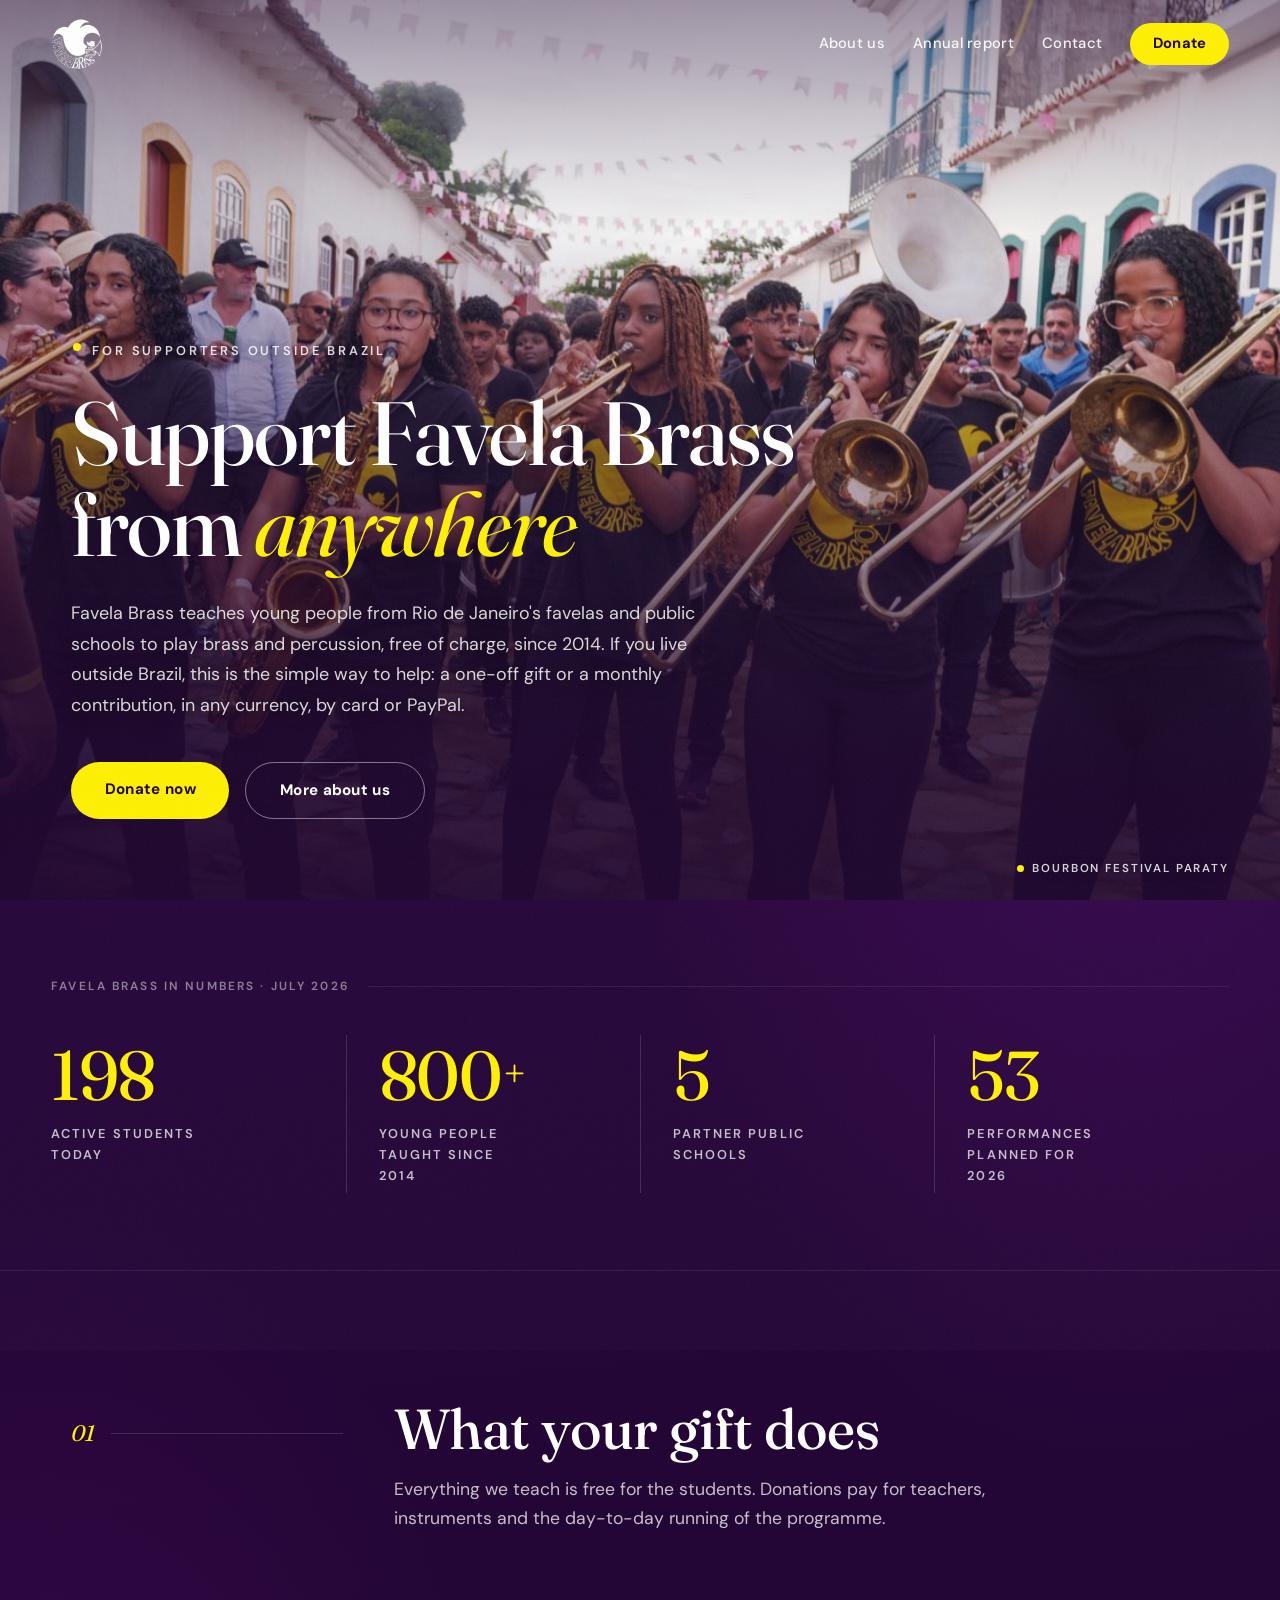
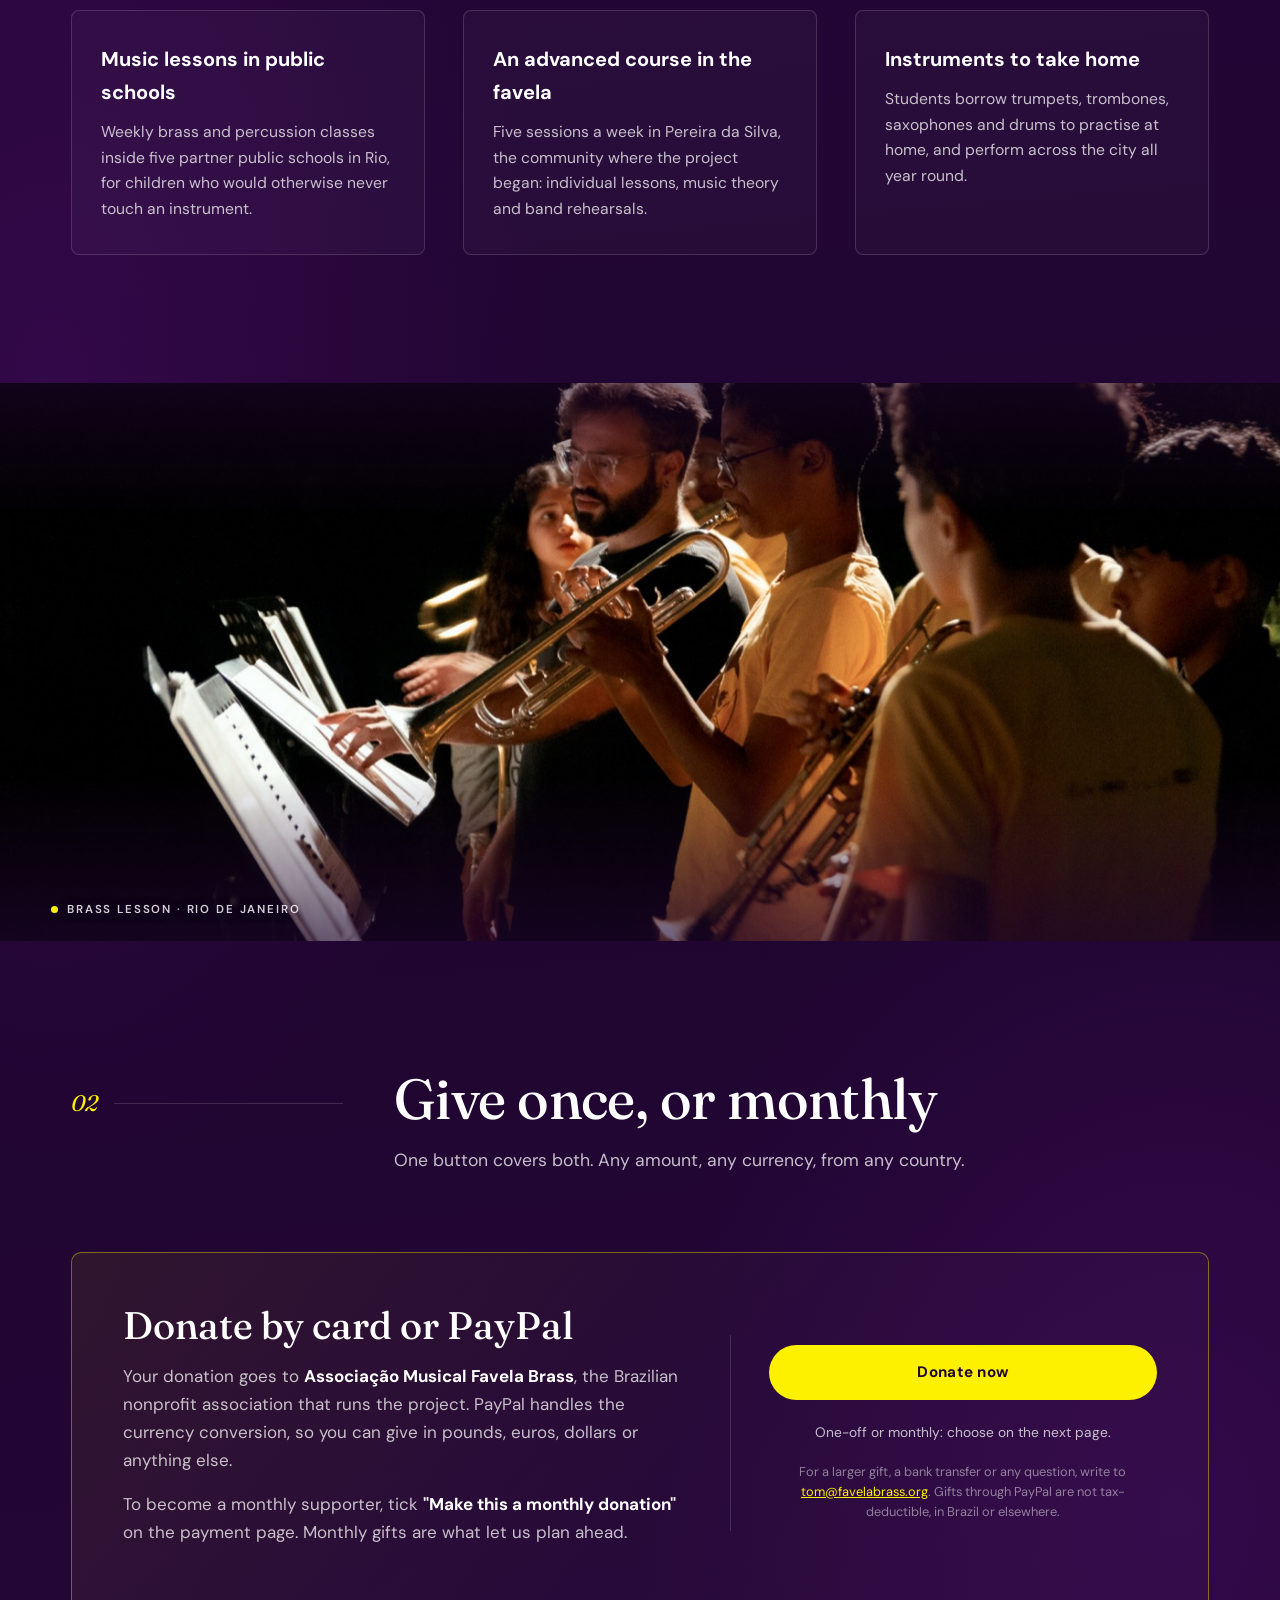
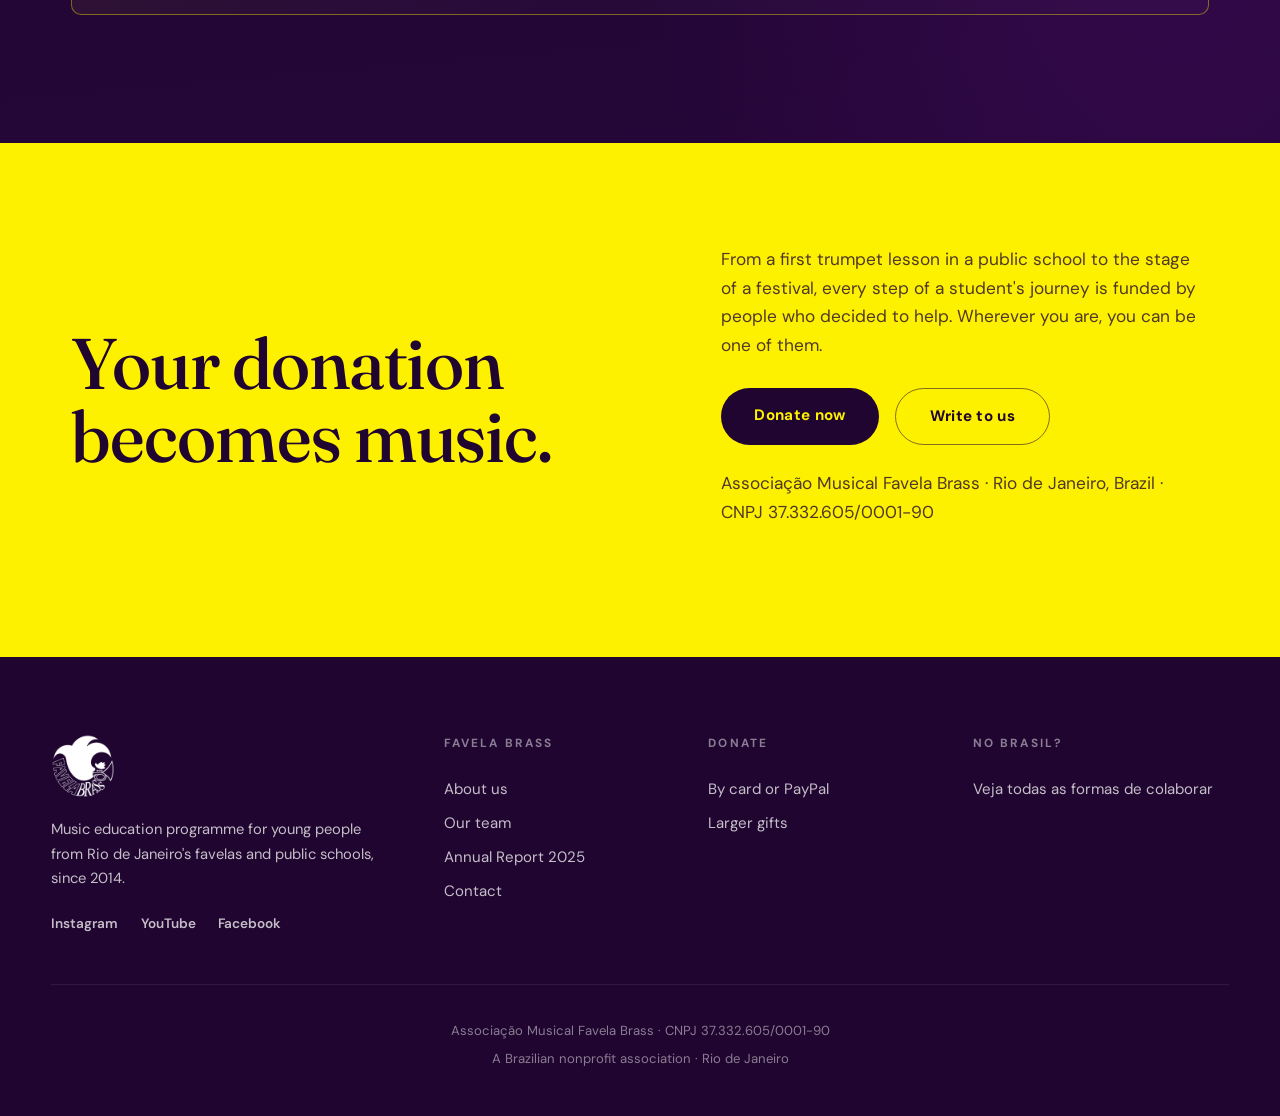
==== commit be3af03c: "Colaborar: direct giving first (Pix, Benfeitoria, PayPal), Rouanet as two pointers at the bottom Mos" ====
--- a/donate/index.html
+++ b/donate/index.html
@@ -190,7 +190,7 @@
     <div class="db-aside">
       <a class="btn btn-yellow" href="https://www.paypal.com/donate?hosted_button_id=5AYPUD7U7UGK2" target="_blank" rel="noopener">Donate now</a>
       <p class="db-monthly">One-off or monthly: choose on the next page.</p>
-      <p class="db-fine">For a larger gift, a bank transfer or any question, write to <a href="mailto:tom@favelabrass.org">tom@favelabrass.org</a>. Donations are tax-deductible in Brazil only.</p>
+      <p class="db-fine">For a larger gift, a bank transfer or any question, write to <a href="mailto:tom@favelabrass.org">tom@favelabrass.org</a>. Gifts through PayPal are not tax-deductible, in Brazil or elsewhere.</p>
     </div>
   </div>
 </section>
